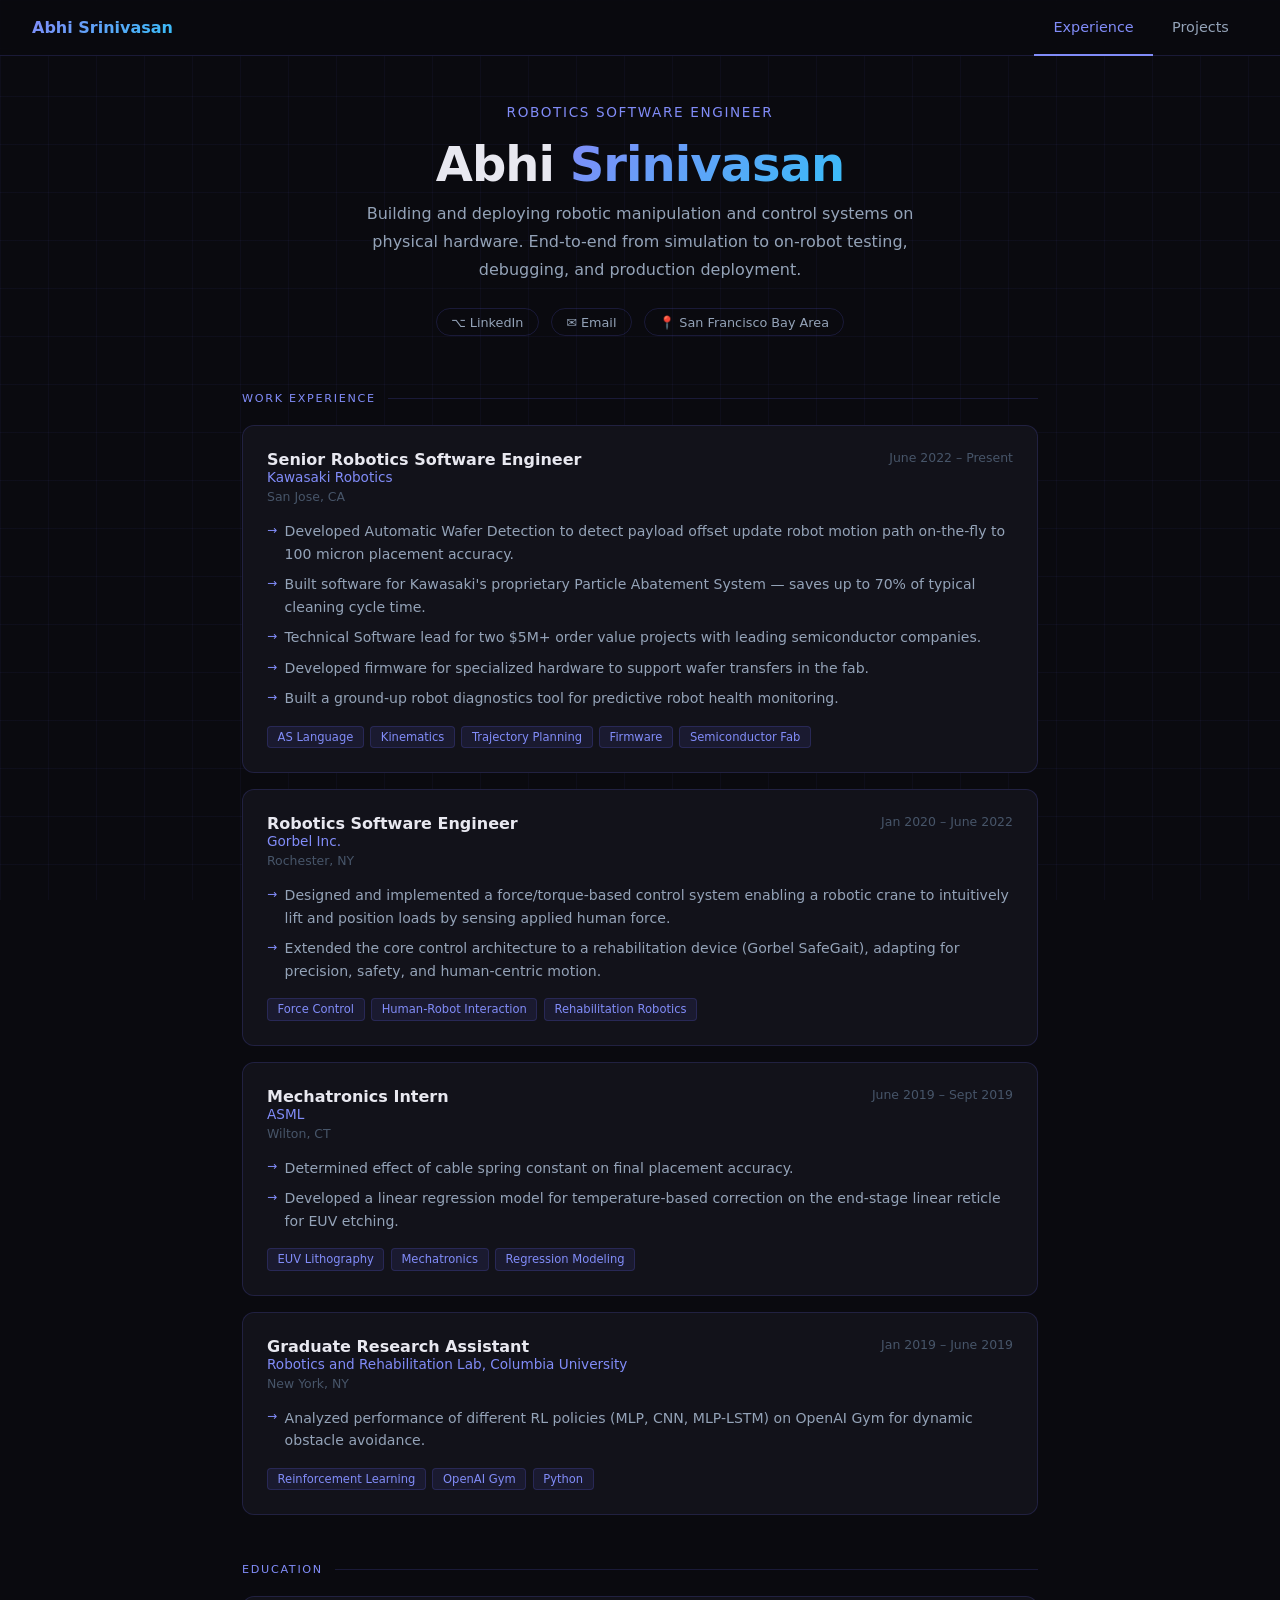
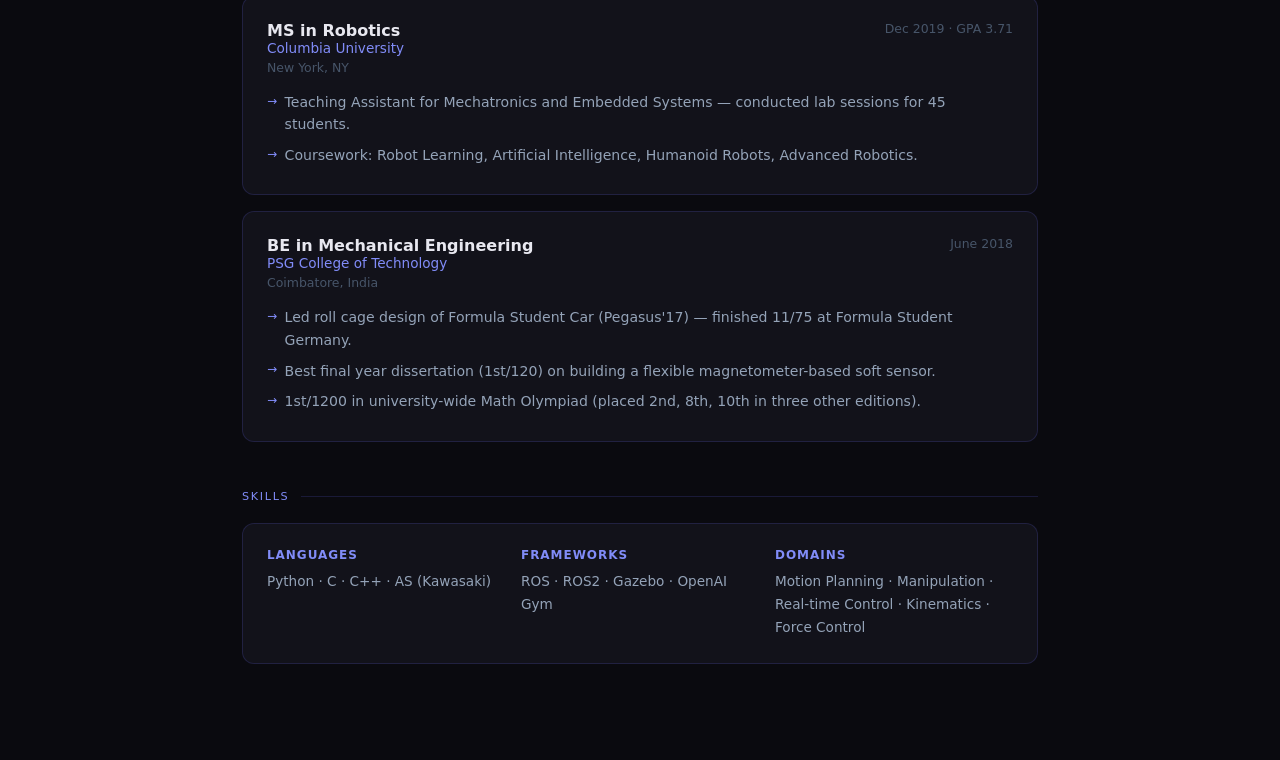
==== index.html @ 8cc9e747 "Basic Resume recreation" ====
<!DOCTYPE html>
<html lang="en">
<head>
  <meta charset="UTF-8"/>
  <meta name="viewport" content="width=device-width, initial-scale=1.0"/>
  <title>Abhi Srinivasan – Robotics Engineer</title>
  <style>
    *{margin:0;padding:0;box-sizing:border-box;}
    :root{
      --bg:#0a0a0f;--surface:#12121a;--border:rgba(99,102,241,0.18);
      --accent:#818cf8;--accent2:#38bdf8;--text:#e8e8f0;--muted:#94a3b8;--dim:#475569;
    }
    body{background:var(--bg);color:var(--text);font-family:'Segoe UI',system-ui,sans-serif;min-height:100vh;}
    body::before{
      content:'';position:fixed;inset:0;
      background-image:linear-gradient(rgba(99,102,241,0.05) 1px,transparent 1px),
        linear-gradient(90deg,rgba(99,102,241,0.05) 1px,transparent 1px);
      background-size:48px 48px;pointer-events:none;z-index:0;
    }

    /* NAV */
    nav{position:sticky;top:0;z-index:100;background:rgba(10,10,15,0.85);backdrop-filter:blur(12px);
      border-bottom:1px solid var(--border);display:flex;align-items:center;justify-content:space-between;
      padding:0 2rem;height:56px;}
    .nav-brand{font-weight:700;font-size:1rem;background:linear-gradient(135deg,var(--accent),var(--accent2));
      -webkit-background-clip:text;-webkit-text-fill-color:transparent;background-clip:text;}
    .nav-tabs{display:flex;gap:0;}
    .tab-btn{background:none;border:none;color:var(--muted);font-size:0.9rem;padding:0 1.2rem;height:56px;
      cursor:pointer;border-bottom:2px solid transparent;transition:all 0.2s;font-family:inherit;}
    .tab-btn:hover{color:var(--text);}
    .tab-btn.active{color:var(--accent);border-bottom-color:var(--accent);}

    /* PAGES */
    .page{display:none;max-width:860px;margin:0 auto;padding:3rem 2rem;position:relative;z-index:1;}
    .page.active{display:block;}

    /* HERO */
    .hero{text-align:center;margin-bottom:3.5rem;animation:fadeUp 0.7s ease both;}
    .hero h1{font-size:clamp(2rem,5vw,3rem);font-weight:700;letter-spacing:-0.02em;margin-bottom:0.5rem;}
    .hero h1 span{background:linear-gradient(135deg,var(--accent),var(--accent2));
      -webkit-background-clip:text;-webkit-text-fill-color:transparent;background-clip:text;}
    .hero .role{color:var(--accent);font-size:0.85rem;letter-spacing:0.12em;text-transform:uppercase;margin-bottom:1rem;}
    .hero p{color:var(--muted);line-height:1.75;max-width:600px;margin:0 auto 1.5rem;}
    .hero-links{display:flex;gap:0.75rem;justify-content:center;flex-wrap:wrap;}
    .pill{font-size:0.8rem;padding:0.35rem 0.9rem;border-radius:999px;border:1px solid var(--border);
      color:var(--muted);text-decoration:none;transition:all 0.2s;}
    .pill:hover{border-color:var(--accent);color:var(--accent);}

    /* SECTION */
    section{margin-bottom:3rem;animation:fadeUp 0.6s ease both;}
    .section-title{font-size:0.7rem;letter-spacing:0.15em;text-transform:uppercase;color:var(--accent);
      margin-bottom:1.25rem;display:flex;align-items:center;gap:0.75rem;}
    .section-title::after{content:'';flex:1;height:1px;background:var(--border);}

    /* CARD */
    .card{background:var(--surface);border:1px solid var(--border);border-radius:12px;
      padding:1.5rem;margin-bottom:1rem;transition:border-color 0.2s;}
    .card:hover{border-color:rgba(99,102,241,0.4);}
    .card-header{display:flex;justify-content:space-between;align-items:flex-start;flex-wrap:wrap;gap:0.5rem;margin-bottom:0.5rem;}
    .card-title{font-size:1rem;font-weight:600;}
    .card-sub{font-size:0.85rem;color:var(--accent);margin-bottom:0.25rem;}
    .card-date{font-size:0.78rem;color:var(--dim);white-space:nowrap;}
    .card-location{font-size:0.78rem;color:var(--dim);}
    ul.bullets{list-style:none;padding:0;margin-top:0.75rem;}
    ul.bullets li{font-size:0.88rem;color:var(--muted);padding:0.25rem 0 0.25rem 1.1rem;
      position:relative;line-height:1.6;}
    ul.bullets li::before{content:'→';position:absolute;left:0;color:var(--accent);font-size:0.75rem;top:0.3rem;}
    .tag-row{display:flex;flex-wrap:wrap;gap:0.4rem;margin-top:0.75rem;}
    .tag{font-size:0.72rem;padding:0.2rem 0.6rem;border-radius:4px;background:rgba(99,102,241,0.1);
      color:var(--accent);border:1px solid rgba(99,102,241,0.2);}

    /* SKILLS */
    .skills-grid{display:grid;grid-template-columns:repeat(auto-fit,minmax(180px,1fr));gap:1rem;}
    .skill-group h4{font-size:0.75rem;color:var(--accent);letter-spacing:0.08em;text-transform:uppercase;margin-bottom:0.5rem;}
    .skill-group p{font-size:0.85rem;color:var(--muted);line-height:1.7;}

    /* PROJECT CARD */
    .proj-card{background:var(--surface);border:1px solid var(--border);border-radius:12px;
      padding:1.5rem;margin-bottom:1rem;transition:border-color 0.2s;}
    .proj-card:hover{border-color:rgba(56,189,248,0.4);}
    .proj-title{font-size:1rem;font-weight:600;margin-bottom:0.3rem;}
    .proj-meta{font-size:0.78rem;color:var(--dim);margin-bottom:0.75rem;}
    .proj-link{font-size:0.8rem;color:var(--accent2);text-decoration:none;}
    .proj-link:hover{text-decoration:underline;}

    @keyframes fadeUp{from{opacity:0;transform:translateY(16px);}to{opacity:1;transform:translateY(0);}}
  </style>
</head>
<body>

<nav>
  <span class="nav-brand">Abhi Srinivasan</span>
  <div class="nav-tabs">
    <button class="tab-btn active" onclick="showPage('experience',this)">Experience</button>
    <button class="tab-btn" onclick="showPage('projects',this)">Projects</button>
  </div>
</nav>

<!-- ===== PAGE 1: EXPERIENCE ===== -->
<div class="page active" id="experience">

  <div class="hero">
    <div class="role">Robotics Software Engineer</div>
    <h1>Abhi <span>Srinivasan</span></h1>
    <p>Building and deploying robotic manipulation and control systems on physical hardware. End-to-end from simulation to on-robot testing, debugging, and production deployment.</p>
    <div class="hero-links">
      <a class="pill" href="https://www.linkedin.com/in/abhinandan14/" target="_blank">⌥ LinkedIn</a>
      <a class="pill" href="mailto:abhinandan96is@gmail.com">✉ Email</a>
      <a class="pill">📍 San Francisco Bay Area</a>
    </div>
  </div>

  <section>
    <div class="section-title">Work Experience</div>

    <div class="card">
      <div class="card-header">
        <div>
          <div class="card-title">Senior Robotics Software Engineer</div>
          <div class="card-sub">Kawasaki Robotics</div>
          <div class="card-location">San Jose, CA</div>
        </div>
        <div class="card-date">June 2022 – Present</div>
      </div>
      <ul class="bullets">
        <li>Developed Automatic Wafer Detection to detect payload offset update robot motion path on-the-fly to 100 micron placement accuracy.</li>
        <li>Built software for Kawasaki's proprietary Particle Abatement System — saves up to 70% of typical cleaning cycle time.</li>
        <li>Technical Software lead for two $5M+ order value projects with leading semiconductor companies.</li>
        <li>Developed firmware for specialized hardware to support wafer transfers in the fab.</li>
        <li>Built a ground-up robot diagnostics tool for predictive robot health monitoring.</li>
      </ul>
      <div class="tag-row">
        <span class="tag">AS Language</span><span class="tag">Kinematics</span><span class="tag">Trajectory Planning</span>
        <span class="tag">Firmware</span><span class="tag">Semiconductor Fab</span>
      </div>
    </div>

    <div class="card">
      <div class="card-header">
        <div>
          <div class="card-title">Robotics Software Engineer</div>
          <div class="card-sub">Gorbel Inc.</div>
          <div class="card-location">Rochester, NY</div>
        </div>
        <div class="card-date">Jan 2020 – June 2022</div>
      </div>
      <ul class="bullets">
        <li>Designed and implemented a force/torque-based control system enabling a robotic crane to intuitively lift and position loads by sensing applied human force.</li>
        <li>Extended the core control architecture to a rehabilitation device (Gorbel SafeGait), adapting for precision, safety, and human-centric motion.</li>
      </ul>
      <div class="tag-row">
        <span class="tag">Force Control</span><span class="tag">Human-Robot Interaction</span><span class="tag">Rehabilitation Robotics</span>
      </div>
    </div>

    <div class="card">
      <div class="card-header">
        <div>
          <div class="card-title">Mechatronics Intern</div>
          <div class="card-sub">ASML</div>
          <div class="card-location">Wilton, CT</div>
        </div>
        <div class="card-date">June 2019 – Sept 2019</div>
      </div>
      <ul class="bullets">
        <li>Determined effect of cable spring constant on final placement accuracy.</li>
        <li>Developed a linear regression model for temperature-based correction on the end-stage linear reticle for EUV etching.</li>
      </ul>
      <div class="tag-row">
        <span class="tag">EUV Lithography</span><span class="tag">Mechatronics</span><span class="tag">Regression Modeling</span>
      </div>
    </div>

    <div class="card">
      <div class="card-header">
        <div>
          <div class="card-title">Graduate Research Assistant</div>
          <div class="card-sub">Robotics and Rehabilitation Lab, Columbia University</div>
          <div class="card-location">New York, NY</div>
        </div>
        <div class="card-date">Jan 2019 – June 2019</div>
      </div>
      <ul class="bullets">
        <li>Analyzed performance of different RL policies (MLP, CNN, MLP-LSTM) on OpenAI Gym for dynamic obstacle avoidance.</li>
      </ul>
      <div class="tag-row">
        <span class="tag">Reinforcement Learning</span><span class="tag">OpenAI Gym</span><span class="tag">Python</span>
      </div>
    </div>
  </section>

  <section>
    <div class="section-title">Education</div>

    <div class="card">
      <div class="card-header">
        <div>
          <div class="card-title">MS in Robotics</div>
          <div class="card-sub">Columbia University</div>
          <div class="card-location">New York, NY</div>
        </div>
        <div class="card-date">Dec 2019 · GPA 3.71</div>
      </div>
      <ul class="bullets">
        <li>Teaching Assistant for Mechatronics and Embedded Systems — conducted lab sessions for 45 students.</li>
        <li>Coursework: Robot Learning, Artificial Intelligence, Humanoid Robots, Advanced Robotics.</li>
      </ul>
    </div>

    <div class="card">
      <div class="card-header">
        <div>
          <div class="card-title">BE in Mechanical Engineering</div>
          <div class="card-sub">PSG College of Technology</div>
          <div class="card-location">Coimbatore, India</div>
        </div>
        <div class="card-date">June 2018</div>
      </div>
      <ul class="bullets">
        <li>Led roll cage design of Formula Student Car (Pegasus'17) — finished 11/75 at Formula Student Germany.</li>
        <li>Best final year dissertation (1st/120) on building a flexible magnetometer-based soft sensor.</li>
        <li>1st/1200 in university-wide Math Olympiad (placed 2nd, 8th, 10th in three other editions).</li>
      </ul>
    </div>
  </section>

  <section>
    <div class="section-title">Skills</div>
    <div class="card">
      <div class="skills-grid">
        <div class="skill-group">
          <h4>Languages</h4>
          <p>Python · C · C++ · AS (Kawasaki)</p>
        </div>
        <div class="skill-group">
          <h4>Frameworks</h4>
          <p>ROS · ROS2 · Gazebo · OpenAI Gym</p>
        </div>
        <div class="skill-group">
          <h4>Domains</h4>
          <p>Motion Planning · Manipulation · Real-time Control · Kinematics · Force Control</p>
        </div>
      </div>
    </div>
  </section>

</div>

<!-- ===== PAGE 2: PROJECTS ===== -->
<div class="page" id="projects">

  <div class="hero">
    <div class="role">Side Projects & Research</div>
    <h1>My <span>Projects</span></h1>
    <p>A collection of robotics mini-projects, research implementations, and academic work spanning motion planning, localization, and evolutionary algorithms.</p>
  </div>

  <section>
    <div class="section-title">Projects</div>

    <div class="proj-card">
      <div class="proj-title">Robotics Mini Projects</div>
      <div class="proj-meta">Personal · Present</div>
      <ul class="bullets">
        <li>Kuka Robot and UR5 simulations in Gazebo with A*, RRT, Bi-directional RRT, and RRT* algorithms for manipulator trajectory planning.</li>
        <li>Virtual environment using LiDAR and odometry readings with EKF and Monte Carlo Localization (particle filter) algorithms.</li>
      </ul>
      <div class="tag-row">
        <span class="tag">ROS</span><span class="tag">Gazebo</span><span class="tag">Motion Planning</span>
        <span class="tag">SLAM</span><span class="tag">EKF</span><span class="tag">RRT*</span>
      </div>
    </div>

    <div class="proj-card">
      <div class="proj-title">Path Planning and Grasping on Fetch Robot</div>
      <div class="proj-meta">Columbia University · Sept 2019</div>
      <ul class="bullets">
        <li>Used ROS packages for path planning and grasping of objects from point-cloud data on the Fetch robot.</li>
      </ul>
      <div class="tag-row">
        <span class="tag">ROS</span><span class="tag">Point Cloud</span><span class="tag">Grasping</span><span class="tag">Path Planning</span>
      </div>
      <br/>
      <a class="proj-link" href="https://www.youtube.com/watch?v=placeholder" target="_blank">▶ Watch Demo</a>
    </div>

    <div class="proj-card">
      <div class="proj-title">Evolutionary Walking Algorithm</div>
      <div class="proj-meta">Columbia University · Dec 2018</div>
      <ul class="bullets">
        <li>Developed a genetic algorithm that generates and optimizes shapes and parameters of cubes to form a walking robot.</li>
        <li>Implemented in C++ with graphics in OpenGL and vPython.</li>
      </ul>
      <div class="tag-row">
        <span class="tag">C++</span><span class="tag">Genetic Algorithm</span><span class="tag">OpenGL</span><span class="tag">vPython</span>
      </div>
    </div>

  </section>
</div>

<script>
  function showPage(id, btn) {
    document.querySelectorAll('.page').forEach(p => p.classList.remove('active'));
    document.querySelectorAll('.tab-btn').forEach(b => b.classList.remove('active'));
    document.getElementById(id).classList.add('active');
    btn.classList.add('active');
  }
</script>
</body>
</html>
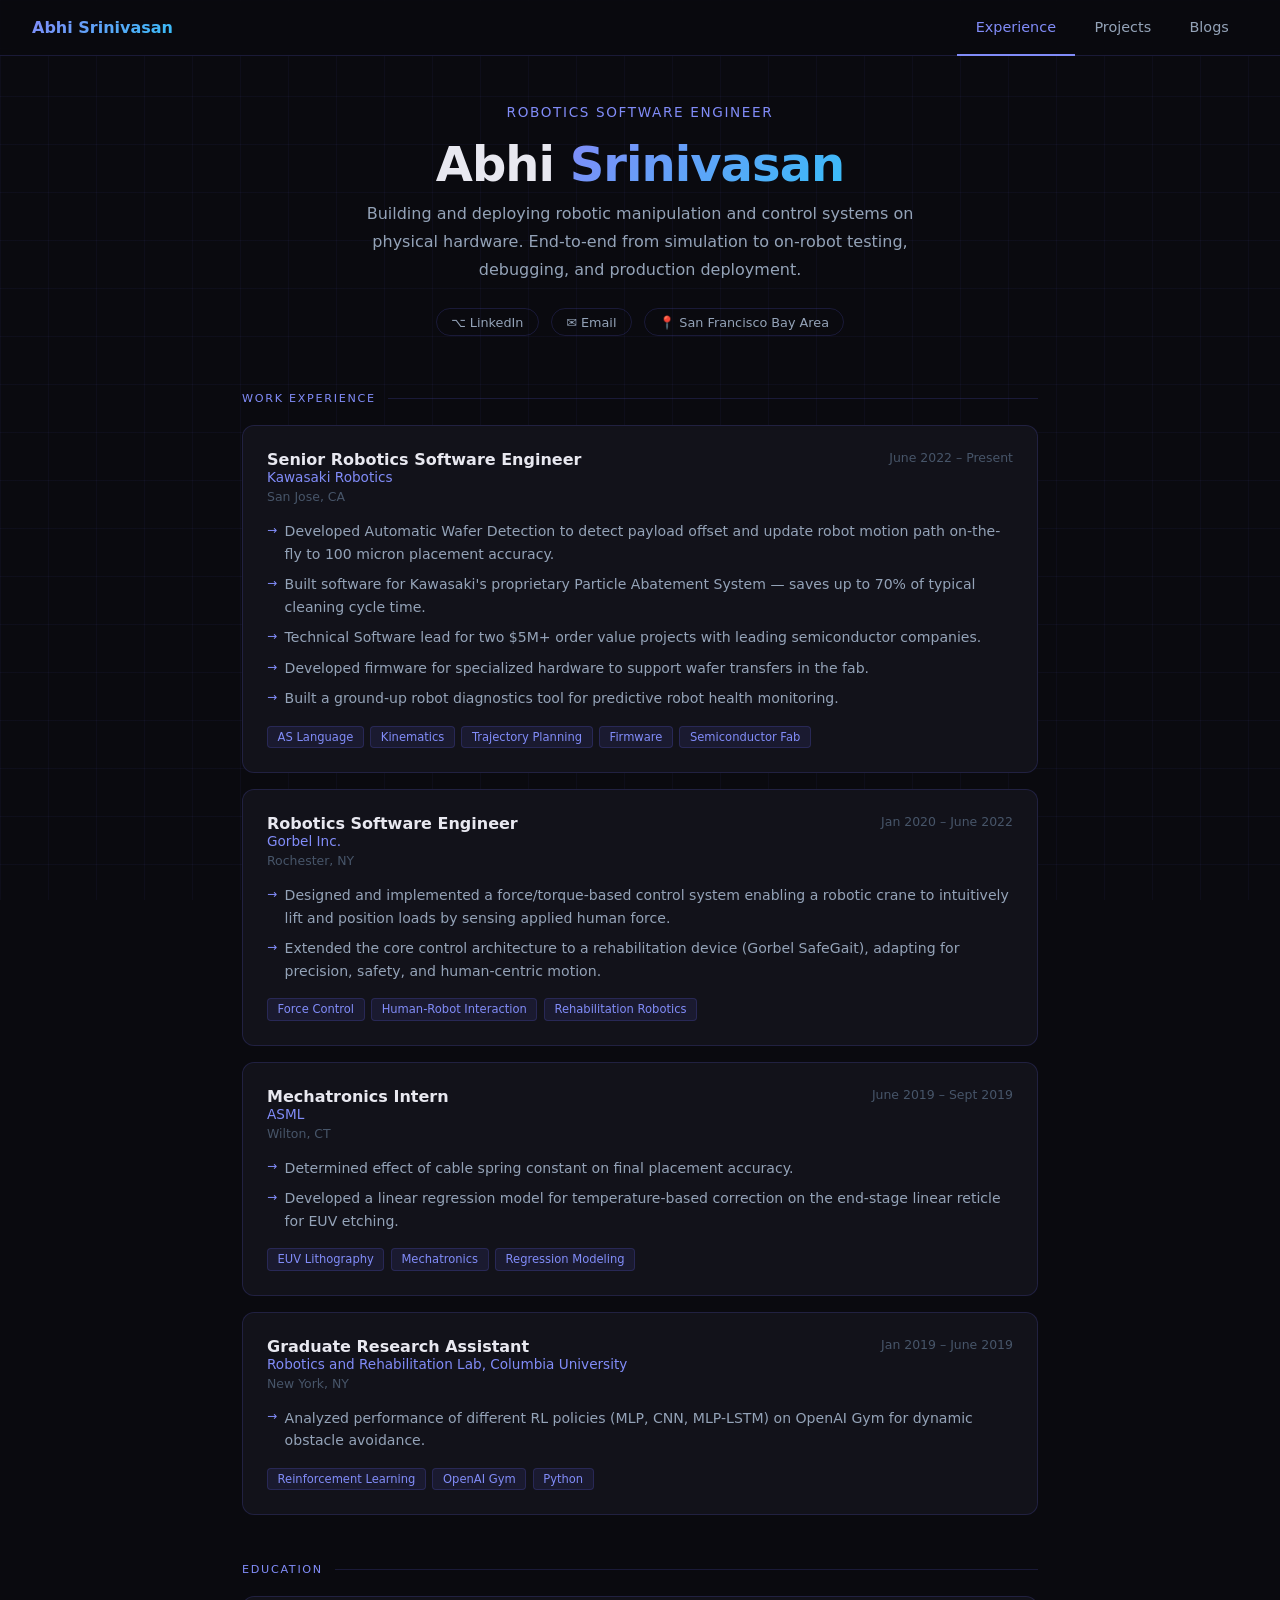
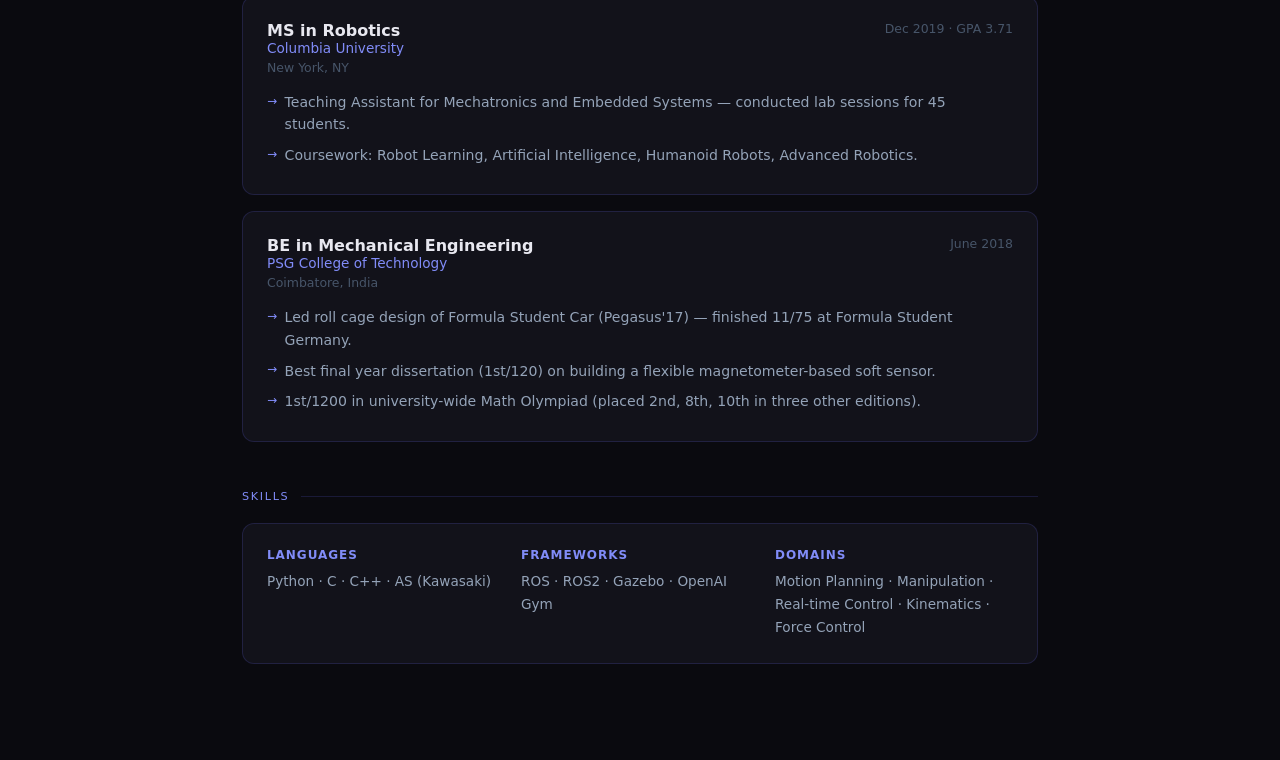
==== commit 0d6d1d51: "file-organization-add-blogs" ====
--- a/index.html
+++ b/index.html
@@ -4,100 +4,20 @@
   <meta charset="UTF-8"/>
   <meta name="viewport" content="width=device-width, initial-scale=1.0"/>
   <title>Abhi Srinivasan – Robotics Engineer</title>
-  <style>
-    *{margin:0;padding:0;box-sizing:border-box;}
-    :root{
-      --bg:#0a0a0f;--surface:#12121a;--border:rgba(99,102,241,0.18);
-      --accent:#818cf8;--accent2:#38bdf8;--text:#e8e8f0;--muted:#94a3b8;--dim:#475569;
-    }
-    body{background:var(--bg);color:var(--text);font-family:'Segoe UI',system-ui,sans-serif;min-height:100vh;}
-    body::before{
-      content:'';position:fixed;inset:0;
-      background-image:linear-gradient(rgba(99,102,241,0.05) 1px,transparent 1px),
-        linear-gradient(90deg,rgba(99,102,241,0.05) 1px,transparent 1px);
-      background-size:48px 48px;pointer-events:none;z-index:0;
-    }
-
-    /* NAV */
-    nav{position:sticky;top:0;z-index:100;background:rgba(10,10,15,0.85);backdrop-filter:blur(12px);
-      border-bottom:1px solid var(--border);display:flex;align-items:center;justify-content:space-between;
-      padding:0 2rem;height:56px;}
-    .nav-brand{font-weight:700;font-size:1rem;background:linear-gradient(135deg,var(--accent),var(--accent2));
-      -webkit-background-clip:text;-webkit-text-fill-color:transparent;background-clip:text;}
-    .nav-tabs{display:flex;gap:0;}
-    .tab-btn{background:none;border:none;color:var(--muted);font-size:0.9rem;padding:0 1.2rem;height:56px;
-      cursor:pointer;border-bottom:2px solid transparent;transition:all 0.2s;font-family:inherit;}
-    .tab-btn:hover{color:var(--text);}
-    .tab-btn.active{color:var(--accent);border-bottom-color:var(--accent);}
-
-    /* PAGES */
-    .page{display:none;max-width:860px;margin:0 auto;padding:3rem 2rem;position:relative;z-index:1;}
-    .page.active{display:block;}
-
-    /* HERO */
-    .hero{text-align:center;margin-bottom:3.5rem;animation:fadeUp 0.7s ease both;}
-    .hero h1{font-size:clamp(2rem,5vw,3rem);font-weight:700;letter-spacing:-0.02em;margin-bottom:0.5rem;}
-    .hero h1 span{background:linear-gradient(135deg,var(--accent),var(--accent2));
-      -webkit-background-clip:text;-webkit-text-fill-color:transparent;background-clip:text;}
-    .hero .role{color:var(--accent);font-size:0.85rem;letter-spacing:0.12em;text-transform:uppercase;margin-bottom:1rem;}
-    .hero p{color:var(--muted);line-height:1.75;max-width:600px;margin:0 auto 1.5rem;}
-    .hero-links{display:flex;gap:0.75rem;justify-content:center;flex-wrap:wrap;}
-    .pill{font-size:0.8rem;padding:0.35rem 0.9rem;border-radius:999px;border:1px solid var(--border);
-      color:var(--muted);text-decoration:none;transition:all 0.2s;}
-    .pill:hover{border-color:var(--accent);color:var(--accent);}
-
-    /* SECTION */
-    section{margin-bottom:3rem;animation:fadeUp 0.6s ease both;}
-    .section-title{font-size:0.7rem;letter-spacing:0.15em;text-transform:uppercase;color:var(--accent);
-      margin-bottom:1.25rem;display:flex;align-items:center;gap:0.75rem;}
-    .section-title::after{content:'';flex:1;height:1px;background:var(--border);}
-
-    /* CARD */
-    .card{background:var(--surface);border:1px solid var(--border);border-radius:12px;
-      padding:1.5rem;margin-bottom:1rem;transition:border-color 0.2s;}
-    .card:hover{border-color:rgba(99,102,241,0.4);}
-    .card-header{display:flex;justify-content:space-between;align-items:flex-start;flex-wrap:wrap;gap:0.5rem;margin-bottom:0.5rem;}
-    .card-title{font-size:1rem;font-weight:600;}
-    .card-sub{font-size:0.85rem;color:var(--accent);margin-bottom:0.25rem;}
-    .card-date{font-size:0.78rem;color:var(--dim);white-space:nowrap;}
-    .card-location{font-size:0.78rem;color:var(--dim);}
-    ul.bullets{list-style:none;padding:0;margin-top:0.75rem;}
-    ul.bullets li{font-size:0.88rem;color:var(--muted);padding:0.25rem 0 0.25rem 1.1rem;
-      position:relative;line-height:1.6;}
-    ul.bullets li::before{content:'→';position:absolute;left:0;color:var(--accent);font-size:0.75rem;top:0.3rem;}
-    .tag-row{display:flex;flex-wrap:wrap;gap:0.4rem;margin-top:0.75rem;}
-    .tag{font-size:0.72rem;padding:0.2rem 0.6rem;border-radius:4px;background:rgba(99,102,241,0.1);
-      color:var(--accent);border:1px solid rgba(99,102,241,0.2);}
-
-    /* SKILLS */
-    .skills-grid{display:grid;grid-template-columns:repeat(auto-fit,minmax(180px,1fr));gap:1rem;}
-    .skill-group h4{font-size:0.75rem;color:var(--accent);letter-spacing:0.08em;text-transform:uppercase;margin-bottom:0.5rem;}
-    .skill-group p{font-size:0.85rem;color:var(--muted);line-height:1.7;}
-
-    /* PROJECT CARD */
-    .proj-card{background:var(--surface);border:1px solid var(--border);border-radius:12px;
-      padding:1.5rem;margin-bottom:1rem;transition:border-color 0.2s;}
-    .proj-card:hover{border-color:rgba(56,189,248,0.4);}
-    .proj-title{font-size:1rem;font-weight:600;margin-bottom:0.3rem;}
-    .proj-meta{font-size:0.78rem;color:var(--dim);margin-bottom:0.75rem;}
-    .proj-link{font-size:0.8rem;color:var(--accent2);text-decoration:none;}
-    .proj-link:hover{text-decoration:underline;}
-
-    @keyframes fadeUp{from{opacity:0;transform:translateY(16px);}to{opacity:1;transform:translateY(0);}}
-  </style>
+  <link rel="stylesheet" href="style.css"/>
 </head>
 <body>
 
 <nav>
-  <span class="nav-brand">Abhi Srinivasan</span>
+  <a class="nav-brand" href="index.html">Abhi Srinivasan</a>
   <div class="nav-tabs">
-    <button class="tab-btn active" onclick="showPage('experience',this)">Experience</button>
-    <button class="tab-btn" onclick="showPage('projects',this)">Projects</button>
+    <a class="tab-btn active" href="index.html">Experience</a>
+    <a class="tab-btn" href="projects.html">Projects</a>
+    <a class="tab-btn" href="blogs.html">Blogs</a>
   </div>
 </nav>
 
-<!-- ===== PAGE 1: EXPERIENCE ===== -->
-<div class="page active" id="experience">
+<div class="page">
 
   <div class="hero">
     <div class="role">Robotics Software Engineer</div>
@@ -123,7 +43,7 @@
         <div class="card-date">June 2022 – Present</div>
       </div>
       <ul class="bullets">
-        <li>Developed Automatic Wafer Detection to detect payload offset update robot motion path on-the-fly to 100 micron placement accuracy.</li>
+        <li>Developed Automatic Wafer Detection to detect payload offset and update robot motion path on-the-fly to 100 micron placement accuracy.</li>
         <li>Built software for Kawasaki's proprietary Particle Abatement System — saves up to 70% of typical cleaning cycle time.</li>
         <li>Technical Software lead for two $5M+ order value projects with leading semiconductor companies.</li>
         <li>Developed firmware for specialized hardware to support wafer transfers in the fab.</li>
@@ -245,67 +165,5 @@
   </section>
 
 </div>
-
-<!-- ===== PAGE 2: PROJECTS ===== -->
-<div class="page" id="projects">
-
-  <div class="hero">
-    <div class="role">Side Projects & Research</div>
-    <h1>My <span>Projects</span></h1>
-    <p>A collection of robotics mini-projects, research implementations, and academic work spanning motion planning, localization, and evolutionary algorithms.</p>
-  </div>
-
-  <section>
-    <div class="section-title">Projects</div>
-
-    <div class="proj-card">
-      <div class="proj-title">Robotics Mini Projects</div>
-      <div class="proj-meta">Personal · Present</div>
-      <ul class="bullets">
-        <li>Kuka Robot and UR5 simulations in Gazebo with A*, RRT, Bi-directional RRT, and RRT* algorithms for manipulator trajectory planning.</li>
-        <li>Virtual environment using LiDAR and odometry readings with EKF and Monte Carlo Localization (particle filter) algorithms.</li>
-      </ul>
-      <div class="tag-row">
-        <span class="tag">ROS</span><span class="tag">Gazebo</span><span class="tag">Motion Planning</span>
-        <span class="tag">SLAM</span><span class="tag">EKF</span><span class="tag">RRT*</span>
-      </div>
-    </div>
-
-    <div class="proj-card">
-      <div class="proj-title">Path Planning and Grasping on Fetch Robot</div>
-      <div class="proj-meta">Columbia University · Sept 2019</div>
-      <ul class="bullets">
-        <li>Used ROS packages for path planning and grasping of objects from point-cloud data on the Fetch robot.</li>
-      </ul>
-      <div class="tag-row">
-        <span class="tag">ROS</span><span class="tag">Point Cloud</span><span class="tag">Grasping</span><span class="tag">Path Planning</span>
-      </div>
-      <br/>
-      <a class="proj-link" href="https://www.youtube.com/watch?v=placeholder" target="_blank">▶ Watch Demo</a>
-    </div>
-
-    <div class="proj-card">
-      <div class="proj-title">Evolutionary Walking Algorithm</div>
-      <div class="proj-meta">Columbia University · Dec 2018</div>
-      <ul class="bullets">
-        <li>Developed a genetic algorithm that generates and optimizes shapes and parameters of cubes to form a walking robot.</li>
-        <li>Implemented in C++ with graphics in OpenGL and vPython.</li>
-      </ul>
-      <div class="tag-row">
-        <span class="tag">C++</span><span class="tag">Genetic Algorithm</span><span class="tag">OpenGL</span><span class="tag">vPython</span>
-      </div>
-    </div>
-
-  </section>
-</div>
-
-<script>
-  function showPage(id, btn) {
-    document.querySelectorAll('.page').forEach(p => p.classList.remove('active'));
-    document.querySelectorAll('.tab-btn').forEach(b => b.classList.remove('active'));
-    document.getElementById(id).classList.add('active');
-    btn.classList.add('active');
-  }
-</script>
 </body>
 </html>
--- a/style.css
+++ b/style.css
@@ -0,0 +1,114 @@
+*{margin:0;padding:0;box-sizing:border-box;}
+:root{
+  --bg:#0a0a0f;--surface:#12121a;--border:rgba(99,102,241,0.18);
+  --accent:#818cf8;--accent2:#38bdf8;--text:#e8e8f0;--muted:#94a3b8;--dim:#475569;
+}
+body{background:var(--bg);color:var(--text);font-family:'Segoe UI',system-ui,sans-serif;min-height:100vh;}
+body::before{
+  content:'';position:fixed;inset:0;
+  background-image:linear-gradient(rgba(99,102,241,0.05) 1px,transparent 1px),
+    linear-gradient(90deg,rgba(99,102,241,0.05) 1px,transparent 1px);
+  background-size:48px 48px;pointer-events:none;z-index:0;
+}
+
+/* NAV */
+nav{position:sticky;top:0;z-index:100;background:rgba(10,10,15,0.85);backdrop-filter:blur(12px);
+  border-bottom:1px solid var(--border);display:flex;align-items:center;justify-content:space-between;
+  padding:0 2rem;height:56px;}
+.nav-brand{font-weight:700;font-size:1rem;text-decoration:none;
+  background:linear-gradient(135deg,var(--accent),var(--accent2));
+  -webkit-background-clip:text;-webkit-text-fill-color:transparent;background-clip:text;}
+.nav-tabs{display:flex;gap:0;}
+.tab-btn{background:none;border:none;border-bottom:2px solid transparent;color:var(--muted);
+  font-size:0.9rem;padding:0 1.2rem;height:56px;cursor:pointer;text-decoration:none;
+  display:flex;align-items:center;transition:all 0.2s;font-family:inherit;}
+.tab-btn:hover{color:var(--text);}
+.tab-btn.active{color:var(--accent);border-bottom-color:var(--accent);}
+
+/* PAGE */
+.page{max-width:860px;margin:0 auto;padding:3rem 2rem;position:relative;z-index:1;}
+
+/* HERO */
+.hero{text-align:center;margin-bottom:3.5rem;animation:fadeUp 0.7s ease both;}
+.hero h1{font-size:clamp(2rem,5vw,3rem);font-weight:700;letter-spacing:-0.02em;margin-bottom:0.5rem;}
+.hero h1 span{background:linear-gradient(135deg,var(--accent),var(--accent2));
+  -webkit-background-clip:text;-webkit-text-fill-color:transparent;background-clip:text;}
+.hero .role{color:var(--accent);font-size:0.85rem;letter-spacing:0.12em;text-transform:uppercase;margin-bottom:1rem;}
+.hero p{color:var(--muted);line-height:1.75;max-width:600px;margin:0 auto 1.5rem;}
+.hero-links{display:flex;gap:0.75rem;justify-content:center;flex-wrap:wrap;}
+.pill{font-size:0.8rem;padding:0.35rem 0.9rem;border-radius:999px;border:1px solid var(--border);
+  color:var(--muted);text-decoration:none;transition:all 0.2s;}
+.pill:hover{border-color:var(--accent);color:var(--accent);}
+
+/* SECTION */
+section{margin-bottom:3rem;animation:fadeUp 0.6s ease both;}
+.section-title{font-size:0.7rem;letter-spacing:0.15em;text-transform:uppercase;color:var(--accent);
+  margin-bottom:1.25rem;display:flex;align-items:center;gap:0.75rem;}
+.section-title::after{content:'';flex:1;height:1px;background:var(--border);}
+
+/* EXPERIENCE CARD */
+.card{background:var(--surface);border:1px solid var(--border);border-radius:12px;
+  padding:1.5rem;margin-bottom:1rem;transition:border-color 0.2s;}
+.card:hover{border-color:rgba(99,102,241,0.4);}
+.card-header{display:flex;justify-content:space-between;align-items:flex-start;flex-wrap:wrap;gap:0.5rem;margin-bottom:0.5rem;}
+.card-title{font-size:1rem;font-weight:600;}
+.card-sub{font-size:0.85rem;color:var(--accent);margin-bottom:0.25rem;}
+.card-date{font-size:0.78rem;color:var(--dim);white-space:nowrap;}
+.card-location{font-size:0.78rem;color:var(--dim);}
+
+/* SKILLS */
+.skills-grid{display:grid;grid-template-columns:repeat(auto-fit,minmax(180px,1fr));gap:1rem;}
+.skill-group h4{font-size:0.75rem;color:var(--accent);letter-spacing:0.08em;text-transform:uppercase;margin-bottom:0.5rem;}
+.skill-group p{font-size:0.85rem;color:var(--muted);line-height:1.7;}
+
+/* PROJECT CARD */
+.proj-card{background:var(--surface);border:1px solid var(--border);border-radius:12px;
+  padding:1.5rem;margin-bottom:1rem;transition:border-color 0.2s;}
+.proj-card:hover{border-color:rgba(56,189,248,0.4);}
+.proj-card.featured{border-color:rgba(99,102,241,0.35);}
+.proj-card.featured:hover{border-color:var(--accent);}
+.proj-badge{font-size:0.72rem;color:var(--accent);letter-spacing:0.08em;text-transform:uppercase;margin-bottom:0.5rem;}
+.proj-title{font-size:1rem;font-weight:600;margin-bottom:0.3rem;}
+.proj-meta{font-size:0.78rem;color:var(--dim);margin-bottom:0.75rem;}
+.proj-link{font-size:0.8rem;color:var(--accent2);text-decoration:none;}
+.proj-link:hover{text-decoration:underline;}
+
+/* SHARED BULLETS & TAGS */
+ul.bullets{list-style:none;padding:0;margin-top:0.75rem;}
+ul.bullets li{font-size:0.88rem;color:var(--muted);padding:0.25rem 0 0.25rem 1.1rem;
+  position:relative;line-height:1.6;}
+ul.bullets li::before{content:'→';position:absolute;left:0;color:var(--accent);font-size:0.75rem;top:0.3rem;}
+.tag-row{display:flex;flex-wrap:wrap;gap:0.4rem;margin-top:0.75rem;}
+.tag{font-size:0.72rem;padding:0.2rem 0.6rem;border-radius:4px;background:rgba(99,102,241,0.1);
+  color:var(--accent);border:1px solid rgba(99,102,241,0.2);}
+
+/* BLOG CARD */
+.blog-card{background:var(--surface);border:1px solid var(--border);border-radius:12px;
+  padding:1.5rem;margin-bottom:1rem;cursor:pointer;transition:border-color 0.2s,transform 0.15s;}
+.blog-card:hover{border-color:rgba(99,102,241,0.5);transform:translateY(-2px);}
+.blog-card-inner{display:flex;justify-content:space-between;align-items:center;gap:1rem;}
+.blog-summary{font-size:0.88rem;color:var(--muted);line-height:1.65;margin-top:0.5rem;}
+.blog-arrow{font-size:1.4rem;color:var(--accent);flex-shrink:0;transition:transform 0.2s;}
+.blog-card:hover .blog-arrow{transform:translateX(4px);}
+
+/* BACK BUTTON */
+.back-btn{background:none;border:1px solid var(--border);color:var(--muted);
+  padding:0.4rem 1rem;border-radius:8px;cursor:pointer;font-size:0.85rem;font-family:inherit;
+  margin-bottom:2rem;display:inline-block;transition:all 0.2s;}
+.back-btn:hover{border-color:var(--accent);color:var(--accent);}
+
+/* BLOG POST CONTENT */
+.post-header{text-align:center;margin-bottom:3rem;}
+.post-header .role{color:var(--accent);font-size:0.85rem;letter-spacing:0.12em;
+  text-transform:uppercase;margin-bottom:1rem;}
+.post-header h1{font-size:clamp(1.8rem,4vw,2.6rem);font-weight:700;letter-spacing:-0.02em;}
+.post-header h1 span{background:linear-gradient(135deg,var(--accent),var(--accent2));
+  -webkit-background-clip:text;-webkit-text-fill-color:transparent;background-clip:text;}
+.post-body{max-width:680px;margin:0 auto;}
+.post-body p{color:var(--muted);line-height:1.85;margin-bottom:1.25rem;font-size:0.97rem;}
+.post-body h2{font-size:1.2rem;font-weight:600;margin:2rem 0 0.75rem;color:var(--text);}
+.post-body pre{background:var(--surface);border:1px solid var(--border);border-radius:8px;
+  padding:1rem;overflow-x:auto;margin:1rem 0;}
+.post-body code{font-size:0.85rem;color:var(--accent2);font-family:'Courier New',monospace;}
+
+@keyframes fadeUp{from{opacity:0;transform:translateY(16px);}to{opacity:1;transform:translateY(0);}}
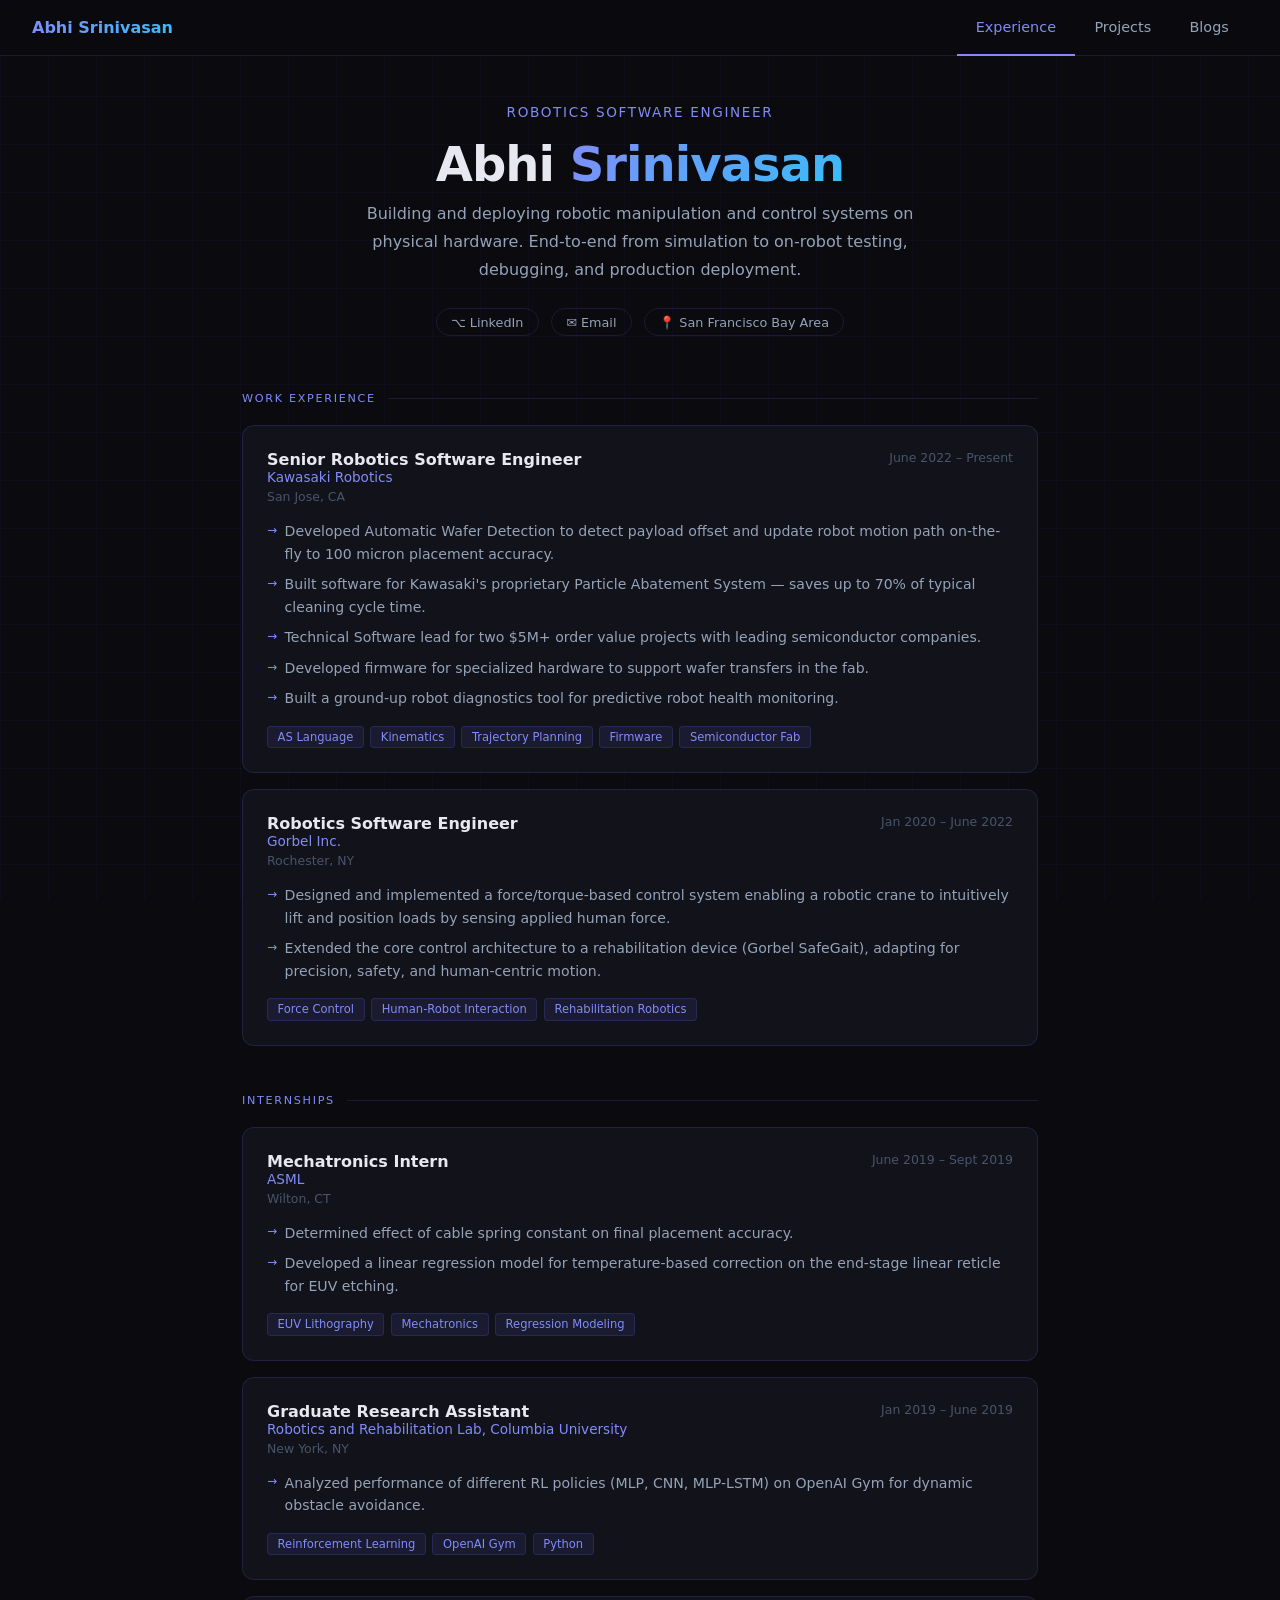
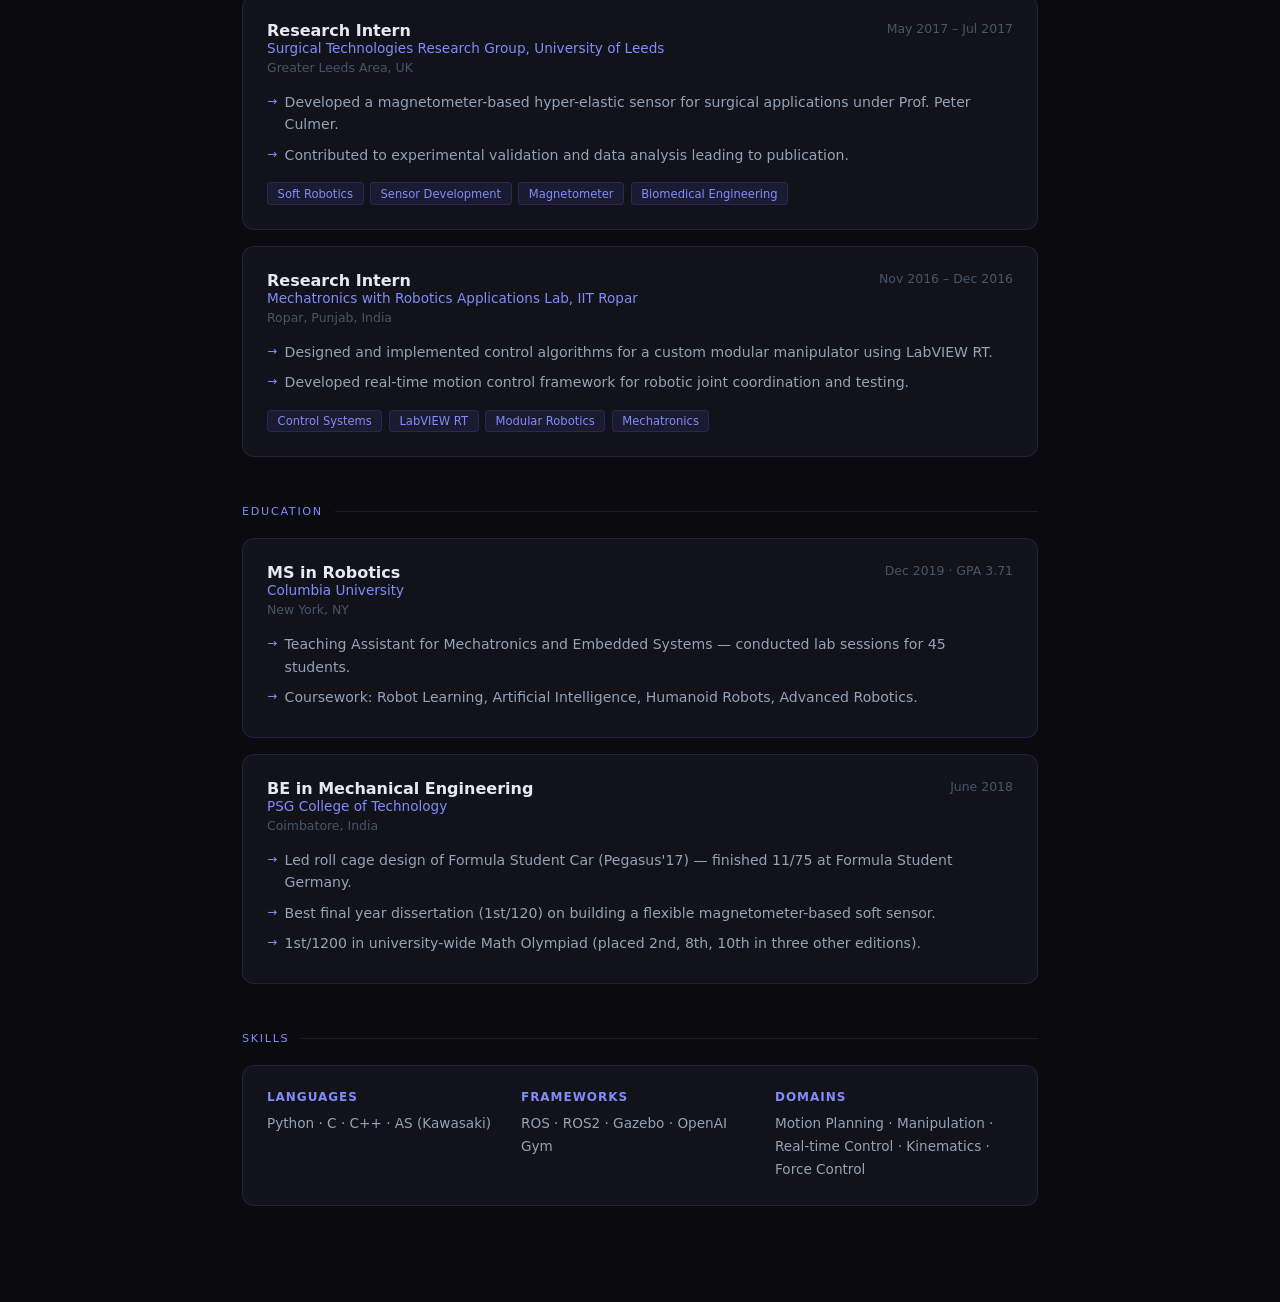
==== commit fce4aba6: "Add-Internships" ====
--- a/index.html
+++ b/index.html
@@ -72,6 +72,10 @@
         <span class="tag">Force Control</span><span class="tag">Human-Robot Interaction</span><span class="tag">Rehabilitation Robotics</span>
       </div>
     </div>
+  </section>
+
+  <section>
+    <div class="section-title">Internships</div>
 
     <div class="card">
       <div class="card-header">
@@ -107,8 +111,49 @@
         <span class="tag">Reinforcement Learning</span><span class="tag">OpenAI Gym</span><span class="tag">Python</span>
       </div>
     </div>
-  </section>
-
+
+    <div class="card">
+    <div class="card-header">
+        <div>
+        <div class="card-title">Research Intern</div>
+        <div class="card-sub">Surgical Technologies Research Group, University of Leeds</div>
+        <div class="card-location">Greater Leeds Area, UK</div>
+        </div>
+        <div class="card-date">May 2017 – Jul 2017</div>
+    </div>
+    <ul class="bullets">
+        <li>Developed a magnetometer-based hyper-elastic sensor for surgical applications under Prof. Peter Culmer.</li>
+        <li>Contributed to experimental validation and data analysis leading to publication.</li>
+    </ul>
+    <div class="tag-row">
+        <span class="tag">Soft Robotics</span>
+        <span class="tag">Sensor Development</span>
+        <span class="tag">Magnetometer</span>
+        <span class="tag">Biomedical Engineering</span>
+    </div>
+    </div>
+    <div class="card">
+    <div class="card-header">
+        <div>
+        <div class="card-title">Research Intern</div>
+        <div class="card-sub">Mechatronics with Robotics Applications Lab, IIT Ropar</div>
+        <div class="card-location">Ropar, Punjab, India</div>
+        </div>
+        <div class="card-date">Nov 2016 – Dec 2016</div>
+    </div>
+    <ul class="bullets">
+        <li>Designed and implemented control algorithms for a custom modular manipulator using LabVIEW RT.</li>
+        <li>Developed real-time motion control framework for robotic joint coordination and testing.</li>
+    </ul>
+    <div class="tag-row">
+        <span class="tag">Control Systems</span>
+        <span class="tag">LabVIEW RT</span>
+        <span class="tag">Modular Robotics</span>
+        <span class="tag">Mechatronics</span>
+    </div>
+    </div>
+    
+  </section>
   <section>
     <div class="section-title">Education</div>
 
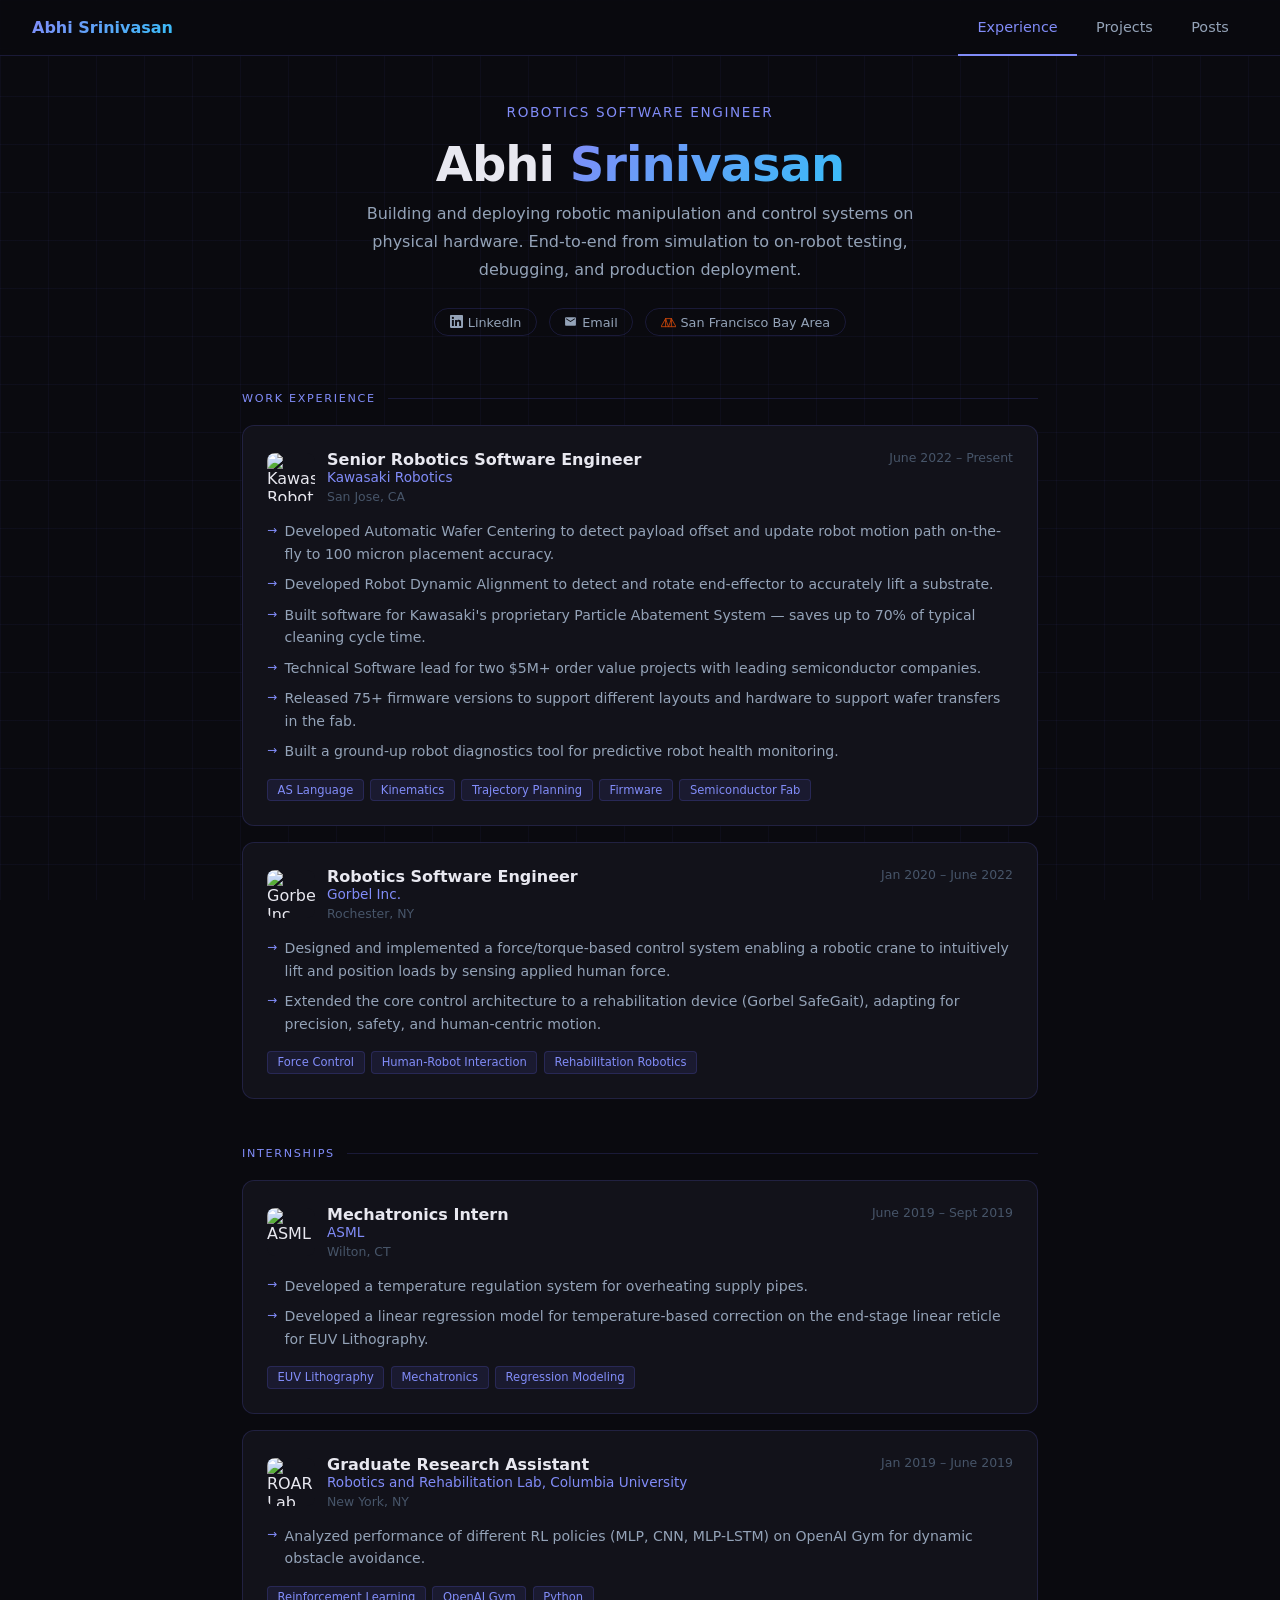
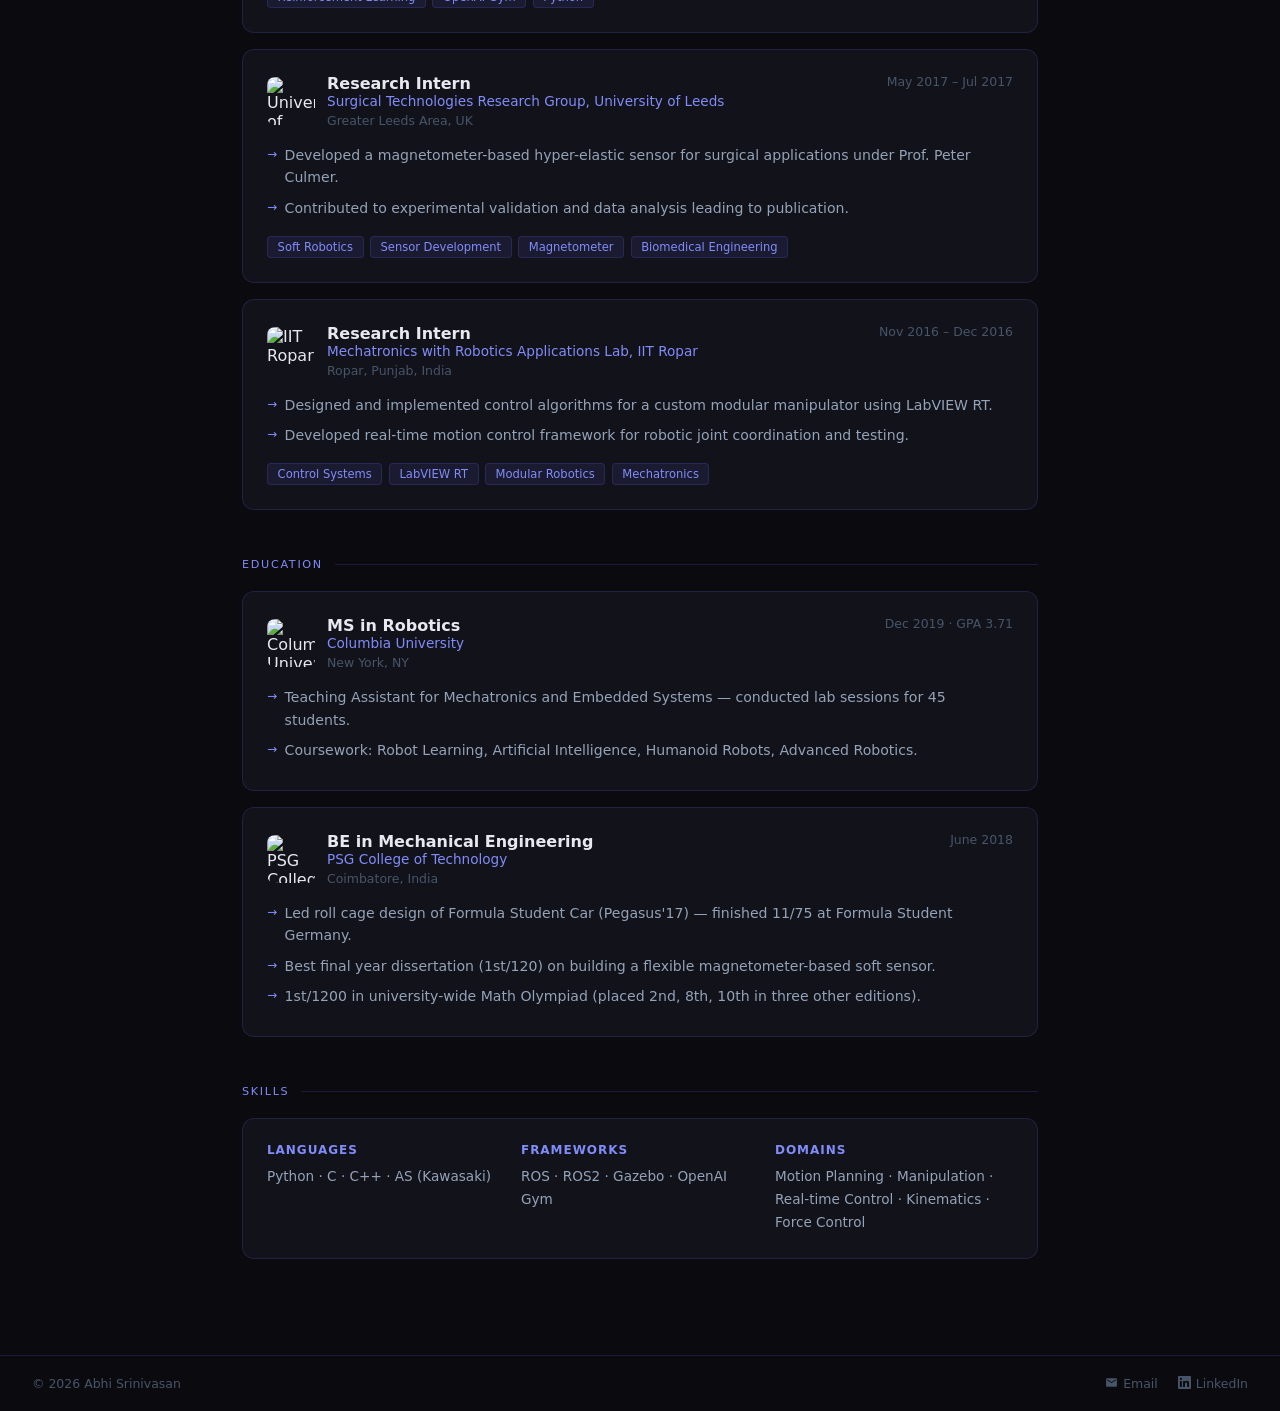
==== commit be0abf42: "Add CNAME and footer" ====
--- a/index.html
+++ b/index.html
@@ -13,7 +13,7 @@
   <div class="nav-tabs">
     <a class="tab-btn active" href="index.html">Experience</a>
     <a class="tab-btn" href="projects.html">Projects</a>
-    <a class="tab-btn" href="blogs.html">Blogs</a>
+    <a class="tab-btn" href="blogs.html">Posts</a>
   </div>
 </nav>
 
@@ -24,9 +24,9 @@
     <h1>Abhi <span>Srinivasan</span></h1>
     <p>Building and deploying robotic manipulation and control systems on physical hardware. End-to-end from simulation to on-robot testing, debugging, and production deployment.</p>
     <div class="hero-links">
-      <a class="pill" href="https://www.linkedin.com/in/abhinandan14/" target="_blank">⌥ LinkedIn</a>
-      <a class="pill" href="mailto:abhinandan96is@gmail.com">✉ Email</a>
-      <a class="pill">📍 San Francisco Bay Area</a>
+      <a class="pill" href="https://www.linkedin.com/in/abhinandan14/" target="_blank"><svg xmlns="http://www.w3.org/2000/svg" width="13" height="13" viewBox="0 0 24 24" fill="currentColor" style="vertical-align:-1px;margin-right:5px;"><path d="M20.447 20.452h-3.554v-5.569c0-1.328-.027-3.037-1.852-3.037-1.853 0-2.136 1.445-2.136 2.939v5.667H9.351V9h3.414v1.561h.046c.477-.9 1.637-1.85 3.37-1.85 3.601 0 4.267 2.37 4.267 5.455v6.286zM5.337 7.433a2.062 2.062 0 0 1-2.063-2.065 2.064 2.064 0 1 1 2.063 2.065zm1.782 13.019H3.555V9h3.564v11.452zM22.225 0H1.771C.792 0 0 .774 0 1.729v20.542C0 23.227.792 24 1.771 24h20.451C23.2 24 24 23.227 24 22.271V1.729C24 .774 23.2 0 22.222 0h.003z"/></svg>LinkedIn</a>
+      <a class="pill" href="mailto:abhinandan96is@gmail.com"><svg xmlns="http://www.w3.org/2000/svg" width="13" height="13" viewBox="0 0 24 24" fill="currentColor" style="vertical-align:-1px;margin-right:5px;"><path d="M20 4H4c-1.1 0-2 .9-2 2v12c0 1.1.9 2 2 2h16c1.1 0 2-.9 2-2V6c0-1.1-.9-2-2-2zm0 4-8 5-8-5V6l8 5 8-5v2z"/></svg>Email</a>
+      <a class="pill"><svg xmlns="http://www.w3.org/2000/svg" width="15" height="13" viewBox="0 0 26 22" fill="none" stroke="#c1440a" stroke-width="1.6" stroke-linecap="round" style="vertical-align:-1px;margin-right:5px;"><line x1="0" y1="20" x2="26" y2="20"/><line x1="8" y1="6" x2="8" y2="20"/><line x1="18" y1="6" x2="18" y2="20"/><line x1="8" y1="6" x2="18" y2="6"/><path d="M8 6 Q4 13 0 20"/><path d="M8 6 Q10 13 13 20"/><path d="M18 6 Q16 13 13 20"/><path d="M18 6 Q22 13 26 20"/></svg>San Francisco Bay Area</a>
     </div>
   </div>
 
@@ -35,18 +35,22 @@
 
     <div class="card">
       <div class="card-header">
-        <div>
-          <div class="card-title">Senior Robotics Software Engineer</div>
-          <div class="card-sub">Kawasaki Robotics</div>
-          <div class="card-location">San Jose, CA</div>
+        <div style="display:flex;align-items:center;gap:0.75rem;">
+          <img src="img/Kawasaki_Logo.png" alt="Kawasaki Robotics" class="company-logo"/>
+          <div>
+            <div class="card-title">Senior Robotics Software Engineer</div>
+            <div class="card-sub">Kawasaki Robotics</div>
+            <div class="card-location">San Jose, CA</div>
+          </div>
         </div>
         <div class="card-date">June 2022 – Present</div>
       </div>
       <ul class="bullets">
-        <li>Developed Automatic Wafer Detection to detect payload offset and update robot motion path on-the-fly to 100 micron placement accuracy.</li>
+        <li>Developed Automatic Wafer Centering to detect payload offset and update robot motion path on-the-fly to 100 micron placement accuracy.</li>
+        <li>Developed Robot Dynamic Alignment to detect and rotate end-effector to accurately lift a substrate.</li>
         <li>Built software for Kawasaki's proprietary Particle Abatement System — saves up to 70% of typical cleaning cycle time.</li>
         <li>Technical Software lead for two $5M+ order value projects with leading semiconductor companies.</li>
-        <li>Developed firmware for specialized hardware to support wafer transfers in the fab.</li>
+        <li>Released 75+ firmware versions to support different layouts and hardware to support wafer transfers in the fab.</li>
         <li>Built a ground-up robot diagnostics tool for predictive robot health monitoring.</li>
       </ul>
       <div class="tag-row">
@@ -57,10 +61,13 @@
 
     <div class="card">
       <div class="card-header">
-        <div>
-          <div class="card-title">Robotics Software Engineer</div>
-          <div class="card-sub">Gorbel Inc.</div>
-          <div class="card-location">Rochester, NY</div>
+        <div style="display:flex;align-items:center;gap:0.75rem;">
+          <img src="img/Gorbel_logo.jpg" alt="Gorbel Inc." class="company-logo"/>
+          <div>
+            <div class="card-title">Robotics Software Engineer</div>
+            <div class="card-sub">Gorbel Inc.</div>
+            <div class="card-location">Rochester, NY</div>
+          </div>
         </div>
         <div class="card-date">Jan 2020 – June 2022</div>
       </div>
@@ -79,16 +86,19 @@
 
     <div class="card">
       <div class="card-header">
-        <div>
-          <div class="card-title">Mechatronics Intern</div>
-          <div class="card-sub">ASML</div>
-          <div class="card-location">Wilton, CT</div>
+        <div style="display:flex;align-items:center;gap:0.75rem;">
+          <img src="img/ASML_logo.jpg" alt="ASML" class="company-logo"/>
+          <div>
+            <div class="card-title">Mechatronics Intern</div>
+            <div class="card-sub">ASML</div>
+            <div class="card-location">Wilton, CT</div>
+          </div>
         </div>
         <div class="card-date">June 2019 – Sept 2019</div>
       </div>
       <ul class="bullets">
-        <li>Determined effect of cable spring constant on final placement accuracy.</li>
-        <li>Developed a linear regression model for temperature-based correction on the end-stage linear reticle for EUV etching.</li>
+        <li>Developed a temperature regulation system for overheating supply pipes.</li>
+        <li>Developed a linear regression model for temperature-based correction on the end-stage linear reticle for EUV Lithography.</li>
       </ul>
       <div class="tag-row">
         <span class="tag">EUV Lithography</span><span class="tag">Mechatronics</span><span class="tag">Regression Modeling</span>
@@ -97,10 +107,13 @@
 
     <div class="card">
       <div class="card-header">
-        <div>
-          <div class="card-title">Graduate Research Assistant</div>
-          <div class="card-sub">Robotics and Rehabilitation Lab, Columbia University</div>
-          <div class="card-location">New York, NY</div>
+        <div style="display:flex;align-items:center;gap:0.75rem;">
+          <img src="img/Roar.jpg" alt="ROAR Lab" class="company-logo"/>
+          <div>
+            <div class="card-title">Graduate Research Assistant</div>
+            <div class="card-sub">Robotics and Rehabilitation Lab, Columbia University</div>
+            <div class="card-location">New York, NY</div>
+          </div>
         </div>
         <div class="card-date">Jan 2019 – June 2019</div>
       </div>
@@ -114,10 +127,13 @@
 
     <div class="card">
     <div class="card-header">
-        <div>
-        <div class="card-title">Research Intern</div>
-        <div class="card-sub">Surgical Technologies Research Group, University of Leeds</div>
-        <div class="card-location">Greater Leeds Area, UK</div>
+        <div style="display:flex;align-items:center;gap:0.75rem;">
+          <img src="img/Leeds_logo.jpg" alt="University of Leeds" class="company-logo"/>
+          <div>
+            <div class="card-title">Research Intern</div>
+            <div class="card-sub">Surgical Technologies Research Group, University of Leeds</div>
+            <div class="card-location">Greater Leeds Area, UK</div>
+          </div>
         </div>
         <div class="card-date">May 2017 – Jul 2017</div>
     </div>
@@ -134,10 +150,13 @@
     </div>
     <div class="card">
     <div class="card-header">
-        <div>
-        <div class="card-title">Research Intern</div>
-        <div class="card-sub">Mechatronics with Robotics Applications Lab, IIT Ropar</div>
-        <div class="card-location">Ropar, Punjab, India</div>
+        <div style="display:flex;align-items:center;gap:0.75rem;">
+          <img src="img/IITRopar_logo.PNG" alt="IIT Ropar" class="company-logo"/>
+          <div>
+            <div class="card-title">Research Intern</div>
+            <div class="card-sub">Mechatronics with Robotics Applications Lab, IIT Ropar</div>
+            <div class="card-location">Ropar, Punjab, India</div>
+          </div>
         </div>
         <div class="card-date">Nov 2016 – Dec 2016</div>
     </div>
@@ -152,17 +171,20 @@
         <span class="tag">Mechatronics</span>
     </div>
     </div>
-    
+
   </section>
   <section>
     <div class="section-title">Education</div>
 
     <div class="card">
       <div class="card-header">
-        <div>
-          <div class="card-title">MS in Robotics</div>
-          <div class="card-sub">Columbia University</div>
-          <div class="card-location">New York, NY</div>
+        <div style="display:flex;align-items:center;gap:0.75rem;">
+          <img src="img/Columbia_logo.JPG" alt="Columbia University" class="company-logo"/>
+          <div>
+            <div class="card-title">MS in Robotics</div>
+            <div class="card-sub">Columbia University</div>
+            <div class="card-location">New York, NY</div>
+          </div>
         </div>
         <div class="card-date">Dec 2019 · GPA 3.71</div>
       </div>
@@ -174,10 +196,13 @@
 
     <div class="card">
       <div class="card-header">
-        <div>
-          <div class="card-title">BE in Mechanical Engineering</div>
-          <div class="card-sub">PSG College of Technology</div>
-          <div class="card-location">Coimbatore, India</div>
+        <div style="display:flex;align-items:center;gap:0.75rem;">
+          <img src="img/PSG_logo.jpg" alt="PSG College of Technology" class="company-logo"/>
+          <div>
+            <div class="card-title">BE in Mechanical Engineering</div>
+            <div class="card-sub">PSG College of Technology</div>
+            <div class="card-location">Coimbatore, India</div>
+          </div>
         </div>
         <div class="card-date">June 2018</div>
       </div>
@@ -210,5 +235,14 @@
   </section>
 
 </div>
+
+<footer>
+  <span class="footer-copy">© 2026 Abhi Srinivasan</span>
+  <div class="footer-links">
+    <a href="mailto:abhinandan96is@gmail.com"><svg xmlns="http://www.w3.org/2000/svg" width="13" height="13" viewBox="0 0 24 24" fill="currentColor" style="vertical-align:-1px;margin-right:5px;"><path d="M20 4H4c-1.1 0-2 .9-2 2v12c0 1.1.9 2 2 2h16c1.1 0 2-.9 2-2V6c0-1.1-.9-2-2-2zm0 4-8 5-8-5V6l8 5 8-5v2z"/></svg>Email</a>
+    <a href="https://www.linkedin.com/in/abhinandan14/" target="_blank"><svg xmlns="http://www.w3.org/2000/svg" width="13" height="13" viewBox="0 0 24 24" fill="currentColor" style="vertical-align:-1px;margin-right:5px;"><path d="M20.447 20.452h-3.554v-5.569c0-1.328-.027-3.037-1.852-3.037-1.853 0-2.136 1.445-2.136 2.939v5.667H9.351V9h3.414v1.561h.046c.477-.9 1.637-1.85 3.37-1.85 3.601 0 4.267 2.37 4.267 5.455v6.286zM5.337 7.433a2.062 2.062 0 0 1-2.063-2.065 2.064 2.064 0 1 1 2.063 2.065zm1.782 13.019H3.555V9h3.564v11.452zM22.225 0H1.771C.792 0 0 .774 0 1.729v20.542C0 23.227.792 24 1.771 24h20.451C23.2 24 24 23.227 24 22.271V1.729C24 .774 23.2 0 22.222 0h.003z"/></svg>LinkedIn</a>
+  </div>
+</footer>
+
 </body>
 </html>
--- a/style.css
+++ b/style.css
@@ -55,7 +55,7 @@
 .card-sub{font-size:0.85rem;color:var(--accent);margin-bottom:0.25rem;}
 .card-date{font-size:0.78rem;color:var(--dim);white-space:nowrap;}
 .card-location{font-size:0.78rem;color:var(--dim);}
-
+.company-logo{display:block;width:48px;height:48px;min-width:48px;max-width:48px;min-height:48px;max-height:48px;object-fit:contain;border-radius:8px;flex-shrink:0;background:var(--surface);}
 /* SKILLS */
 .skills-grid{display:grid;grid-template-columns:repeat(auto-fit,minmax(180px,1fr));gap:1rem;}
 .skill-group h4{font-size:0.75rem;color:var(--accent);letter-spacing:0.08em;text-transform:uppercase;margin-bottom:0.5rem;}
@@ -87,15 +87,25 @@
   padding:1.5rem;margin-bottom:1rem;cursor:pointer;transition:border-color 0.2s,transform 0.15s;}
 .blog-card:hover{border-color:rgba(99,102,241,0.5);transform:translateY(-2px);}
 .blog-card-inner{display:flex;justify-content:space-between;align-items:center;gap:1rem;}
+.blog-card-body{flex:1;}
 .blog-summary{font-size:0.88rem;color:var(--muted);line-height:1.65;margin-top:0.5rem;}
 .blog-arrow{font-size:1.4rem;color:var(--accent);flex-shrink:0;transition:transform 0.2s;}
 .blog-card:hover .blog-arrow{transform:translateX(4px);}
+.blog-thumb{display:block;width:90px;height:90px;min-width:90px;max-width:90px;object-fit:cover;border-radius:8px;flex-shrink:0;}
 
 /* BACK BUTTON */
 .back-btn{background:none;border:1px solid var(--border);color:var(--muted);
   padding:0.4rem 1rem;border-radius:8px;cursor:pointer;font-size:0.85rem;font-family:inherit;
   margin-bottom:2rem;display:inline-block;transition:all 0.2s;}
 .back-btn:hover{border-color:var(--accent);color:var(--accent);}
+
+/* POST PREV / NEXT NAV */
+.post-nav{display:flex;justify-content:space-between;margin-top:3rem;padding-top:2rem;
+  border-top:1px solid var(--border);}
+.post-nav-btn{background:none;border:1px solid var(--border);color:var(--muted);
+  padding:0.5rem 1.2rem;border-radius:8px;cursor:pointer;font-size:0.85rem;font-family:inherit;
+  transition:all 0.2s;}
+.post-nav-btn:hover{border-color:var(--accent);color:var(--accent);}
 
 /* BLOG POST CONTENT */
 .post-header{text-align:center;margin-bottom:3rem;}
@@ -111,4 +121,19 @@
   padding:1rem;overflow-x:auto;margin:1rem 0;}
 .post-body code{font-size:0.85rem;color:var(--accent2);font-family:'Courier New',monospace;}
 
-@keyframes fadeUp{from{opacity:0;transform:translateY(16px);}to{opacity:1;transform:translateY(0);}}+/* FOOTER */
+footer{border-top:1px solid var(--border);padding:1.25rem 2rem;display:flex;justify-content:space-between;align-items:center;position:relative;z-index:1;}
+.footer-copy{font-size:0.78rem;color:var(--dim);}
+.footer-links{display:flex;gap:1.25rem;}
+.footer-links a{font-size:0.78rem;color:var(--dim);text-decoration:none;transition:color 0.2s;}
+.footer-links a:hover{color:var(--accent);}
+
+@keyframes fadeUp{from{opacity:0;transform:translateY(16px);}to{opacity:1;transform:translateY(0);}}
+
+@media(max-width:600px){
+  .company-logo{width:36px;height:36px;min-width:36px;max-width:36px;min-height:36px;max-height:36px;}
+  .blog-card-inner{display:grid;grid-template-columns:56px 1fr;gap:0.5rem 0.75rem;align-items:start;}
+  .blog-card-inner .blog-thumb{grid-column:1;grid-row:1;width:56px;height:56px;min-width:56px;max-width:56px;}
+  .blog-card-body{grid-column:2;grid-row:1;}
+  .blog-arrow{grid-column:1/3;justify-self:end;}
+}
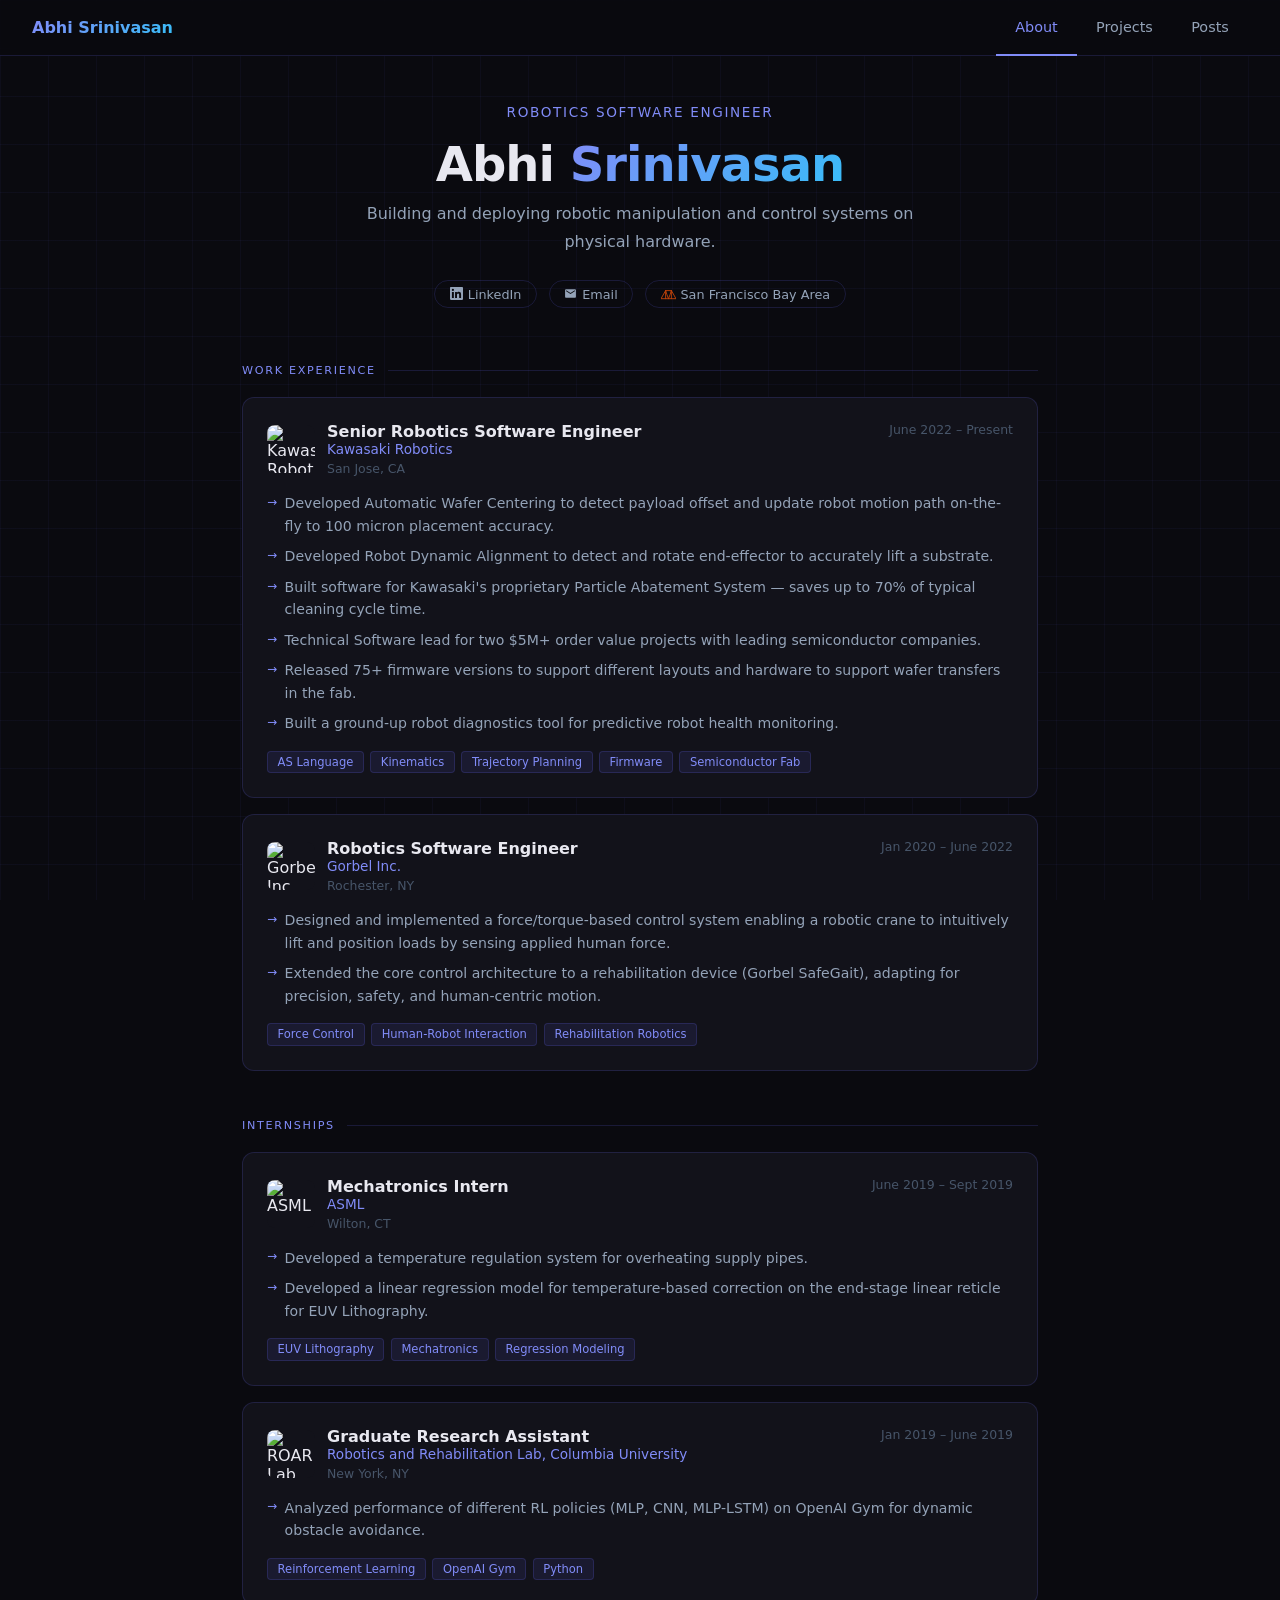
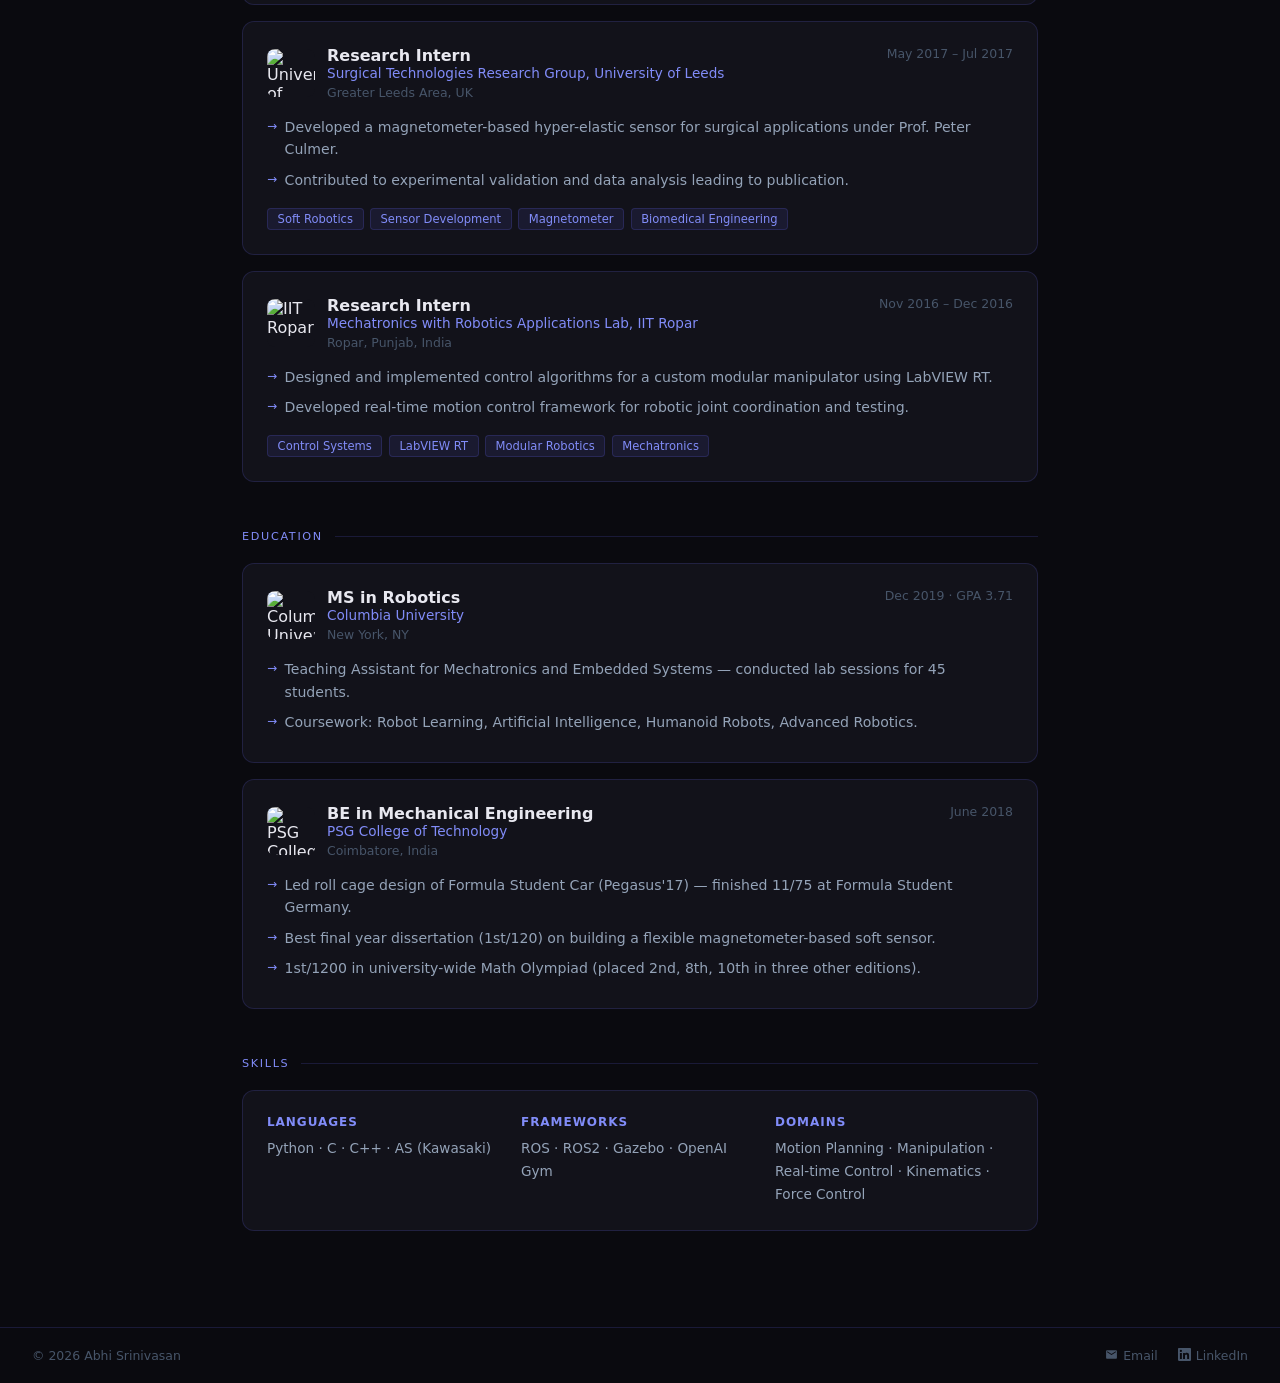
==== commit 54c31c59: "Fix-extension" ====
--- a/index.html
+++ b/index.html
@@ -11,7 +11,7 @@
 <nav>
   <a class="nav-brand" href="index.html">Abhi Srinivasan</a>
   <div class="nav-tabs">
-    <a class="tab-btn active" href="index.html">Experience</a>
+    <a class="tab-btn active" href="index.html">About</a>
     <a class="tab-btn" href="projects.html">Projects</a>
     <a class="tab-btn" href="blogs.html">Posts</a>
   </div>
@@ -22,7 +22,7 @@
   <div class="hero">
     <div class="role">Robotics Software Engineer</div>
     <h1>Abhi <span>Srinivasan</span></h1>
-    <p>Building and deploying robotic manipulation and control systems on physical hardware. End-to-end from simulation to on-robot testing, debugging, and production deployment.</p>
+    <p>Building and deploying robotic manipulation and control systems on physical hardware.</p>
     <div class="hero-links">
       <a class="pill" href="https://www.linkedin.com/in/abhinandan14/" target="_blank"><svg xmlns="http://www.w3.org/2000/svg" width="13" height="13" viewBox="0 0 24 24" fill="currentColor" style="vertical-align:-1px;margin-right:5px;"><path d="M20.447 20.452h-3.554v-5.569c0-1.328-.027-3.037-1.852-3.037-1.853 0-2.136 1.445-2.136 2.939v5.667H9.351V9h3.414v1.561h.046c.477-.9 1.637-1.85 3.37-1.85 3.601 0 4.267 2.37 4.267 5.455v6.286zM5.337 7.433a2.062 2.062 0 0 1-2.063-2.065 2.064 2.064 0 1 1 2.063 2.065zm1.782 13.019H3.555V9h3.564v11.452zM22.225 0H1.771C.792 0 0 .774 0 1.729v20.542C0 23.227.792 24 1.771 24h20.451C23.2 24 24 23.227 24 22.271V1.729C24 .774 23.2 0 22.222 0h.003z"/></svg>LinkedIn</a>
       <a class="pill" href="mailto:abhinandan96is@gmail.com"><svg xmlns="http://www.w3.org/2000/svg" width="13" height="13" viewBox="0 0 24 24" fill="currentColor" style="vertical-align:-1px;margin-right:5px;"><path d="M20 4H4c-1.1 0-2 .9-2 2v12c0 1.1.9 2 2 2h16c1.1 0 2-.9 2-2V6c0-1.1-.9-2-2-2zm0 4-8 5-8-5V6l8 5 8-5v2z"/></svg>Email</a>
@@ -36,7 +36,7 @@
     <div class="card">
       <div class="card-header">
         <div style="display:flex;align-items:center;gap:0.75rem;">
-          <img src="img/Kawasaki_Logo.png" alt="Kawasaki Robotics" class="company-logo"/>
+          <img src="img/Kawasaki_logo.png" alt="Kawasaki Robotics" class="company-logo"/>
           <div>
             <div class="card-title">Senior Robotics Software Engineer</div>
             <div class="card-sub">Kawasaki Robotics</div>
@@ -151,7 +151,7 @@
     <div class="card">
     <div class="card-header">
         <div style="display:flex;align-items:center;gap:0.75rem;">
-          <img src="img/IITRopar_logo.PNG" alt="IIT Ropar" class="company-logo"/>
+          <img src="img/IITRopar_logo.png" alt="IIT Ropar" class="company-logo"/>
           <div>
             <div class="card-title">Research Intern</div>
             <div class="card-sub">Mechatronics with Robotics Applications Lab, IIT Ropar</div>
@@ -179,7 +179,7 @@
     <div class="card">
       <div class="card-header">
         <div style="display:flex;align-items:center;gap:0.75rem;">
-          <img src="img/Columbia_logo.JPG" alt="Columbia University" class="company-logo"/>
+          <img src="img/Columbia_logo.jpg" alt="Columbia University" class="company-logo"/>
           <div>
             <div class="card-title">MS in Robotics</div>
             <div class="card-sub">Columbia University</div>
